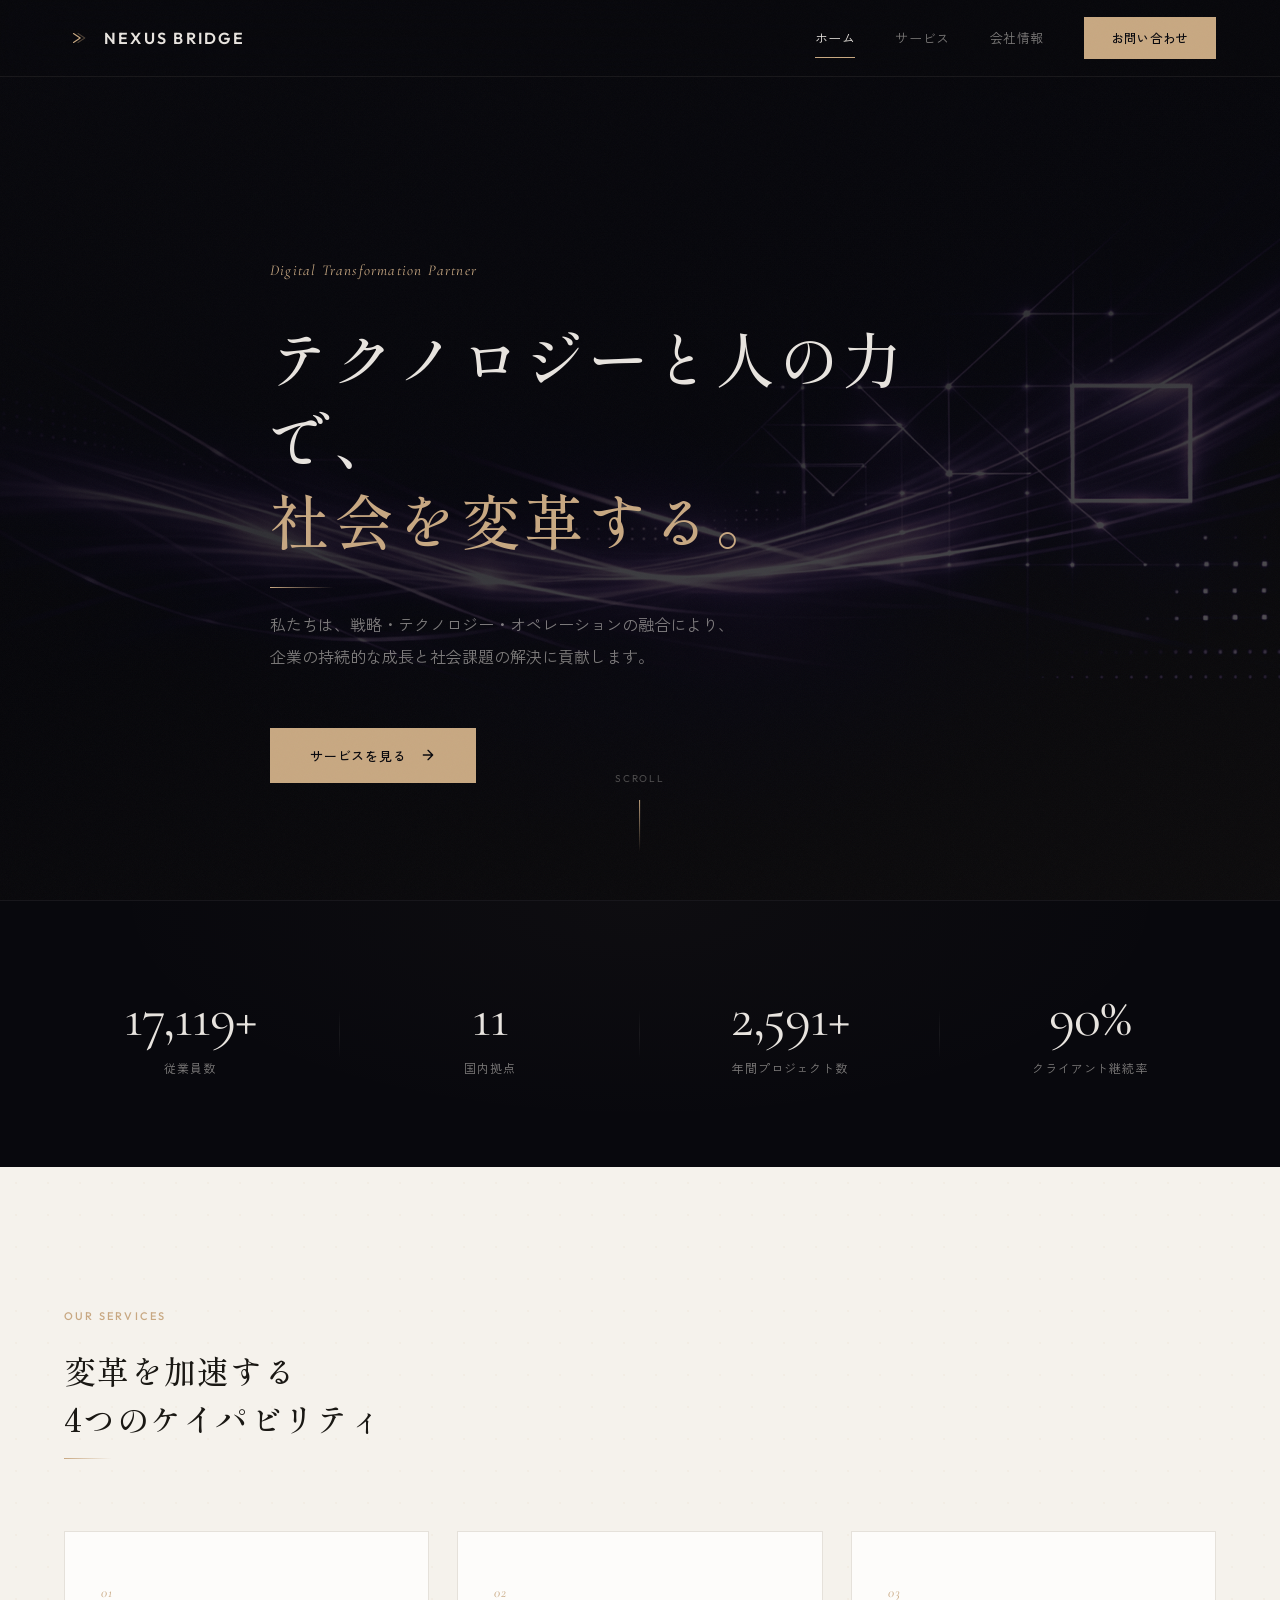
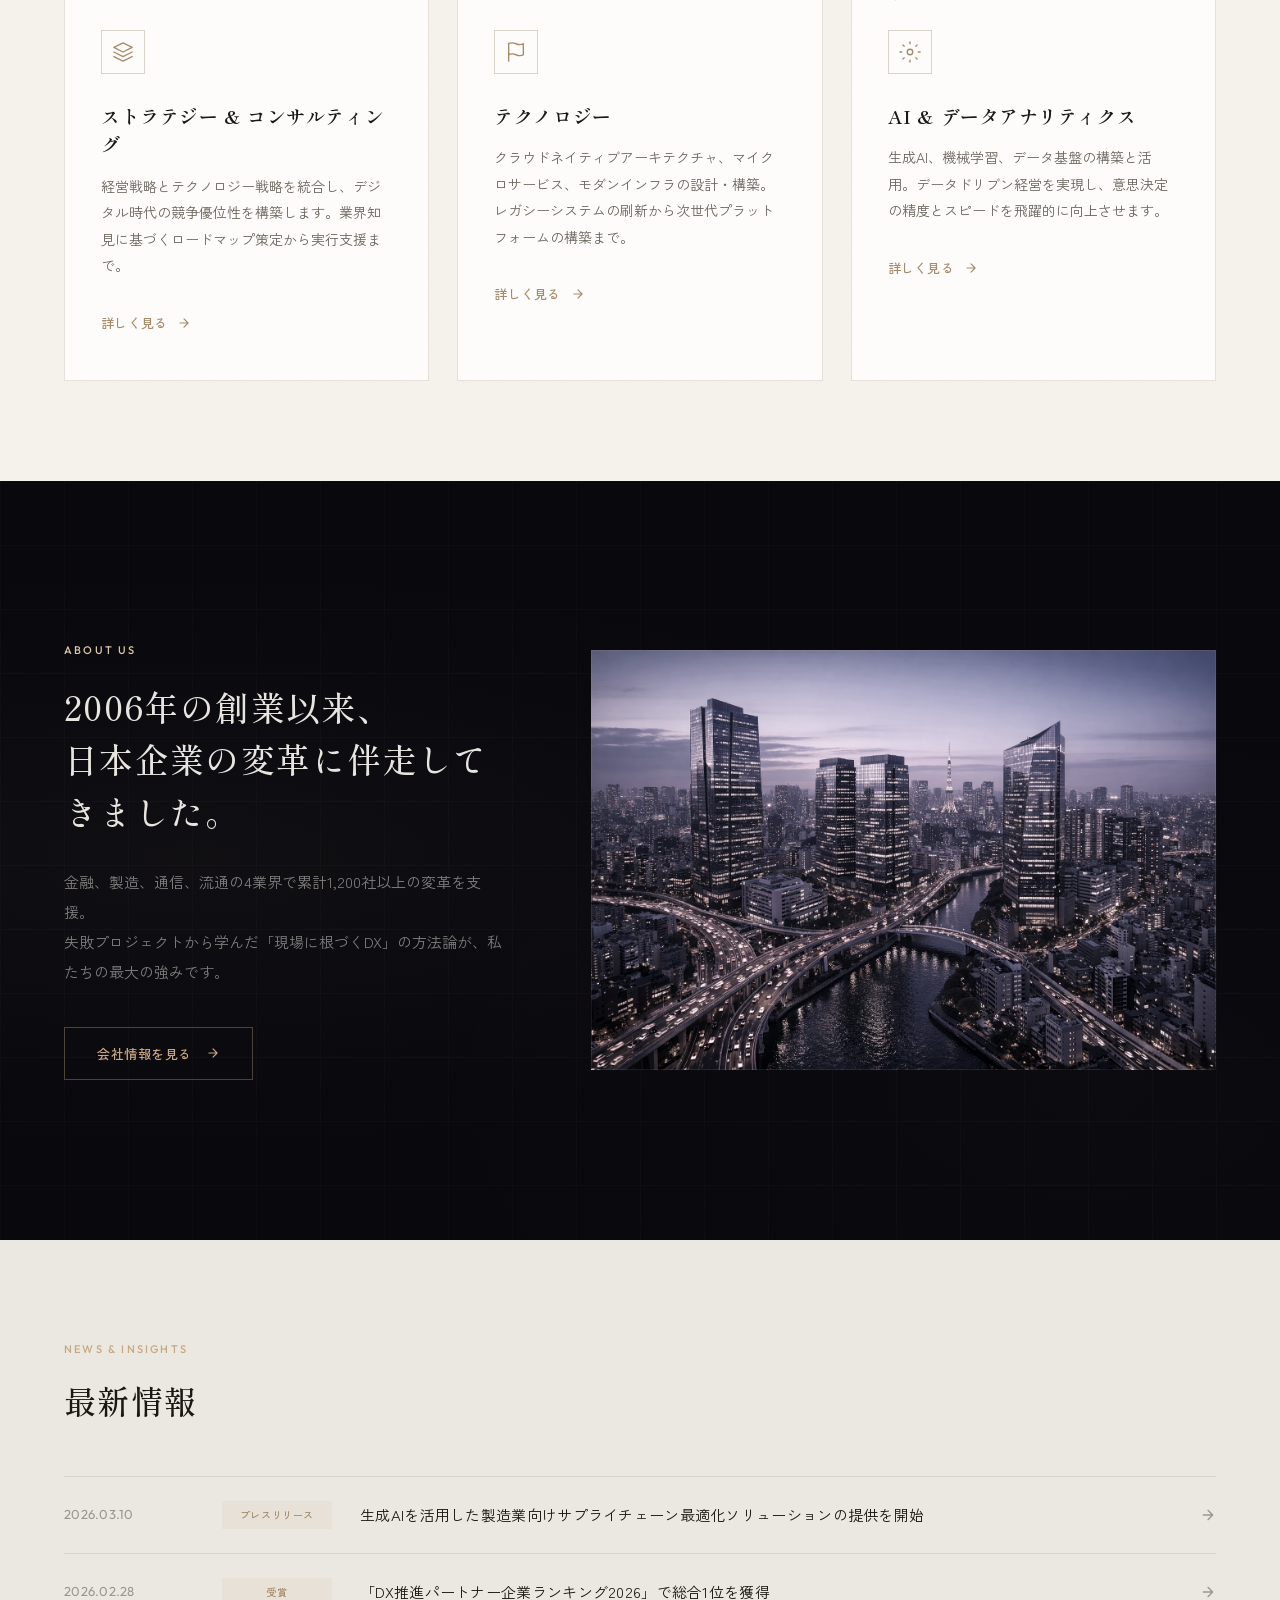
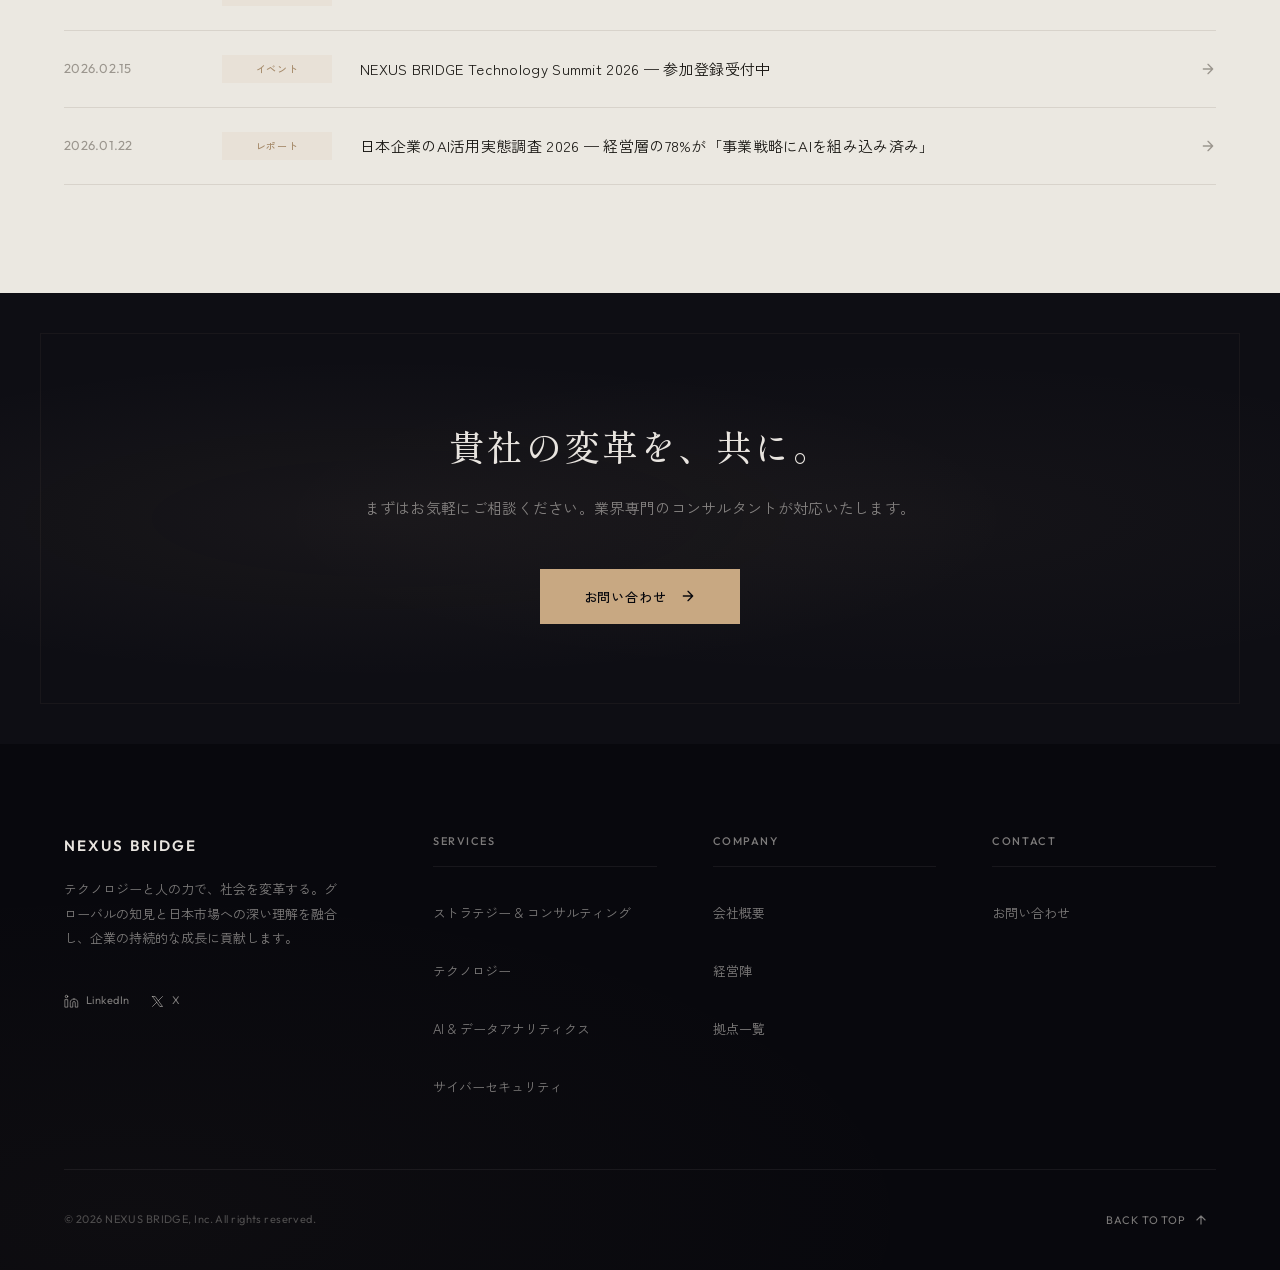
==== index.html @ c017702c "Initial commit: NEXUS BRIDGE corporate site with Dark Atelier design Co-Authored-By: Claude Opus 4.6" ====
<!DOCTYPE html>
<html lang="ja">
<head>
  <meta charset="UTF-8">
  <meta name="viewport" content="width=device-width, initial-scale=1.0">
  <title>NEXUS BRIDGE | テクノロジーと人の力で、社会を変革する</title>
  <meta name="description" content="ネクサスブリッジは、デジタルトランスフォーメーション、クラウド、AI、サイバーセキュリティの領域で企業の変革を支援するコンサルティングファームです。">
  <link rel="icon" type="image/svg+xml" href="favicon.svg">
  <link rel="preconnect" href="https://fonts.googleapis.com">
  <link rel="preconnect" href="https://fonts.gstatic.com" crossorigin>
  <link href="https://fonts.googleapis.com/css2?family=Cormorant:ital,wght@0,400;0,500;0,600;0,700;1,400;1,500&family=Outfit:wght@300;400;500;600;700&family=Shippori+Mincho:wght@400;500;600;700&family=Zen+Kaku+Gothic+New:wght@400;500;700&display=swap" rel="stylesheet">
  <link rel="stylesheet" href="style.css">
</head>
<body>

  <!-- ===== HEADER ===== -->
  <header class="header" role="banner">
    <div class="header__inner">
      <a href="index.html" class="header__logo" aria-label="NEXUS BRIDGE ホーム">
        <span class="header__logo-chevron">
          <svg viewBox="0 0 32 32" fill="none" aria-hidden="true">
            <path d="M8 8L20 16L8 24" stroke="#C8A882" stroke-width="2" stroke-linecap="round" stroke-linejoin="round"/>
            <path d="M16 8L28 16L16 24" stroke="#C8A882" stroke-width="2" stroke-linecap="round" stroke-linejoin="round" opacity="0.35"/>
          </svg>
        </span>
        NEXUS BRIDGE
      </a>
      <nav class="header__nav" id="mainNav" aria-label="メインナビゲーション">
        <a href="index.html" class="header__nav-link header__nav-link--active">ホーム</a>
        <a href="services.html" class="header__nav-link">サービス</a>
        <a href="about.html" class="header__nav-link">会社情報</a>
        <a href="contact.html" class="header__contact-btn">お問い合わせ</a>
      </nav>
      <button class="header__menu-btn" id="menuBtn" aria-label="メニューを開く" aria-expanded="false">
        <svg viewBox="0 0 24 24" fill="none" stroke="currentColor" stroke-width="1.5" stroke-linecap="round" aria-hidden="true">
          <line x1="3" y1="6" x2="21" y2="6"/>
          <line x1="3" y1="12" x2="21" y2="12"/>
          <line x1="3" y1="18" x2="21" y2="18"/>
        </svg>
      </button>
    </div>
  </header>

  <main>
    <!-- ===== HERO ===== -->
    <section class="hero">
      <div class="hero__bg">
        <img src="images/hero.png" alt="" loading="eager">
      </div>
      <div class="hero__overlay"></div>
      <div class="hero__content">
        <p class="hero__eyebrow">Digital Transformation Partner</p>
        <h1 class="hero__title">
          テクノロジーと人の力で、<br>
          <span class="hero__title-accent">社会を変革する。</span>
        </h1>
        <p class="hero__subtitle">
          私たちは、戦略・テクノロジー・オペレーションの融合により、<br>
          企業の持続的な成長と社会課題の解決に貢献します。
        </p>
        <a href="services.html" class="hero__cta">
          サービスを見る
          <svg class="hero__cta-arrow" width="16" height="16" viewBox="0 0 24 24" fill="none" stroke="currentColor" stroke-width="2" stroke-linecap="round" stroke-linejoin="round" aria-hidden="true">
            <path d="M5 12h14M12 5l7 7-7 7"/>
          </svg>
        </a>
      </div>
      <div class="hero__scroll-indicator" aria-hidden="true">
        <span>Scroll</span>
        <div class="hero__scroll-line"></div>
      </div>
    </section>

    <!-- ===== STATS ===== -->
    <section class="stats" aria-label="主要指標">
      <div class="container">
        <div class="stats__grid">
          <div class="stats__item reveal">
            <div class="stats__number">18,500<span class="stats__number-accent">+</span></div>
            <div class="stats__label">従業員数</div>
          </div>
          <div class="stats__item reveal reveal--delay-1">
            <div class="stats__number">12</div>
            <div class="stats__label">国内拠点</div>
          </div>
          <div class="stats__item reveal reveal--delay-2">
            <div class="stats__number">2,800<span class="stats__number-accent">+</span></div>
            <div class="stats__label">年間プロジェクト数</div>
          </div>
          <div class="stats__item reveal reveal--delay-3">
            <div class="stats__number">97<span class="stats__number-accent">%</span></div>
            <div class="stats__label">クライアント継続率</div>
          </div>
        </div>
      </div>
    </section>

    <!-- ===== SERVICES ===== -->
    <section class="services" id="services">
      <div class="container">
        <div class="services__header reveal">
          <p class="eyebrow">Our Services</p>
          <h2 class="section-title">変革を加速する<br>4つのケイパビリティ</h2>
          <div class="accent-line" style="margin-top: 16px;"></div>
        </div>
        <div class="services__grid">

          <article class="service-card reveal--card reveal--delay-1">
            <div class="service-card__number">01</div>
            <div class="service-card__icon">
              <svg width="22" height="22" viewBox="0 0 24 24" fill="none" stroke="currentColor" stroke-width="1.5" stroke-linecap="round" stroke-linejoin="round" aria-hidden="true">
                <path d="M12 2L2 7l10 5 10-5-10-5z"/>
                <path d="M2 17l10 5 10-5"/>
                <path d="M2 12l10 5 10-5"/>
              </svg>
            </div>
            <h3 class="service-card__title">ストラテジー &amp; コンサルティング</h3>
            <p class="service-card__text">経営戦略とテクノロジー戦略を統合し、デジタル時代の競争優位性を構築します。業界知見に基づくロードマップ策定から実行支援まで。</p>
            <a href="services.html" class="service-card__link">
              詳しく見る
              <svg width="14" height="14" viewBox="0 0 24 24" fill="none" stroke="currentColor" stroke-width="2" stroke-linecap="round" stroke-linejoin="round" aria-hidden="true">
                <path d="M5 12h14M12 5l7 7-7 7"/>
              </svg>
            </a>
          </article>

          <article class="service-card reveal--left reveal--delay-2">
            <div class="service-card__number">02</div>
            <div class="service-card__icon">
              <svg width="22" height="22" viewBox="0 0 24 24" fill="none" stroke="currentColor" stroke-width="1.5" stroke-linecap="round" stroke-linejoin="round" aria-hidden="true">
                <path d="M4 15s1-1 4-1 5 2 8 2 4-1 4-1V3s-1 1-4 1-5-2-8-2-4 1-4 1z"/>
                <line x1="4" y1="22" x2="4" y2="15"/>
              </svg>
            </div>
            <h3 class="service-card__title">テクノロジー</h3>
            <p class="service-card__text">クラウドネイティブアーキテクチャ、マイクロサービス、モダンインフラの設計・構築。レガシーシステムの刷新から次世代プラットフォームの構築まで。</p>
            <a href="services.html" class="service-card__link">
              詳しく見る
              <svg width="14" height="14" viewBox="0 0 24 24" fill="none" stroke="currentColor" stroke-width="2" stroke-linecap="round" stroke-linejoin="round" aria-hidden="true">
                <path d="M5 12h14M12 5l7 7-7 7"/>
              </svg>
            </a>
          </article>

          <article class="service-card reveal--card reveal--delay-3">
            <div class="service-card__number">03</div>
            <div class="service-card__icon">
              <svg width="22" height="22" viewBox="0 0 24 24" fill="none" stroke="currentColor" stroke-width="1.5" stroke-linecap="round" stroke-linejoin="round" aria-hidden="true">
                <circle cx="12" cy="12" r="3"/>
                <path d="M12 1v2M12 21v2M4.22 4.22l1.42 1.42M18.36 18.36l1.42 1.42M1 12h2M21 12h2M4.22 19.78l1.42-1.42M18.36 5.64l1.42-1.42"/>
              </svg>
            </div>
            <h3 class="service-card__title">AI &amp; データアナリティクス</h3>
            <p class="service-card__text">生成AI、機械学習、データ基盤の構築と活用。データドリブン経営を実現し、意思決定の精度とスピードを飛躍的に向上させます。</p>
            <a href="services.html" class="service-card__link">
              詳しく見る
              <svg width="14" height="14" viewBox="0 0 24 24" fill="none" stroke="currentColor" stroke-width="2" stroke-linecap="round" stroke-linejoin="round" aria-hidden="true">
                <path d="M5 12h14M12 5l7 7-7 7"/>
              </svg>
            </a>
          </article>

        </div>
      </div>
    </section>

    <!-- ===== ABOUT SECTION ===== -->
    <section class="about-section">
      <div class="container">
        <div class="about-section__inner">
          <div class="about-section__left reveal--left">
            <p class="eyebrow eyebrow--light">About Us</p>
            <h2 class="about-section__title">2006年の創業以来、<br>日本企業の変革に伴走してきました。</h2>
            <p class="about-section__text">
              金融、製造、通信、流通の4業界で累計1,200社以上の変革を支援。<br>
              失敗プロジェクトから学んだ「現場に根づくDX」の方法論が、私たちの最大の強みです。
            </p>
            <a href="about.html" class="about-section__link">
              会社情報を見る
              <svg width="14" height="14" viewBox="0 0 24 24" fill="none" stroke="currentColor" stroke-width="2" stroke-linecap="round" stroke-linejoin="round" aria-hidden="true">
                <path d="M5 12h14M12 5l7 7-7 7"/>
              </svg>
            </a>
          </div>
          <div class="about-section__image reveal--image">
            <img src="images/about-hero.png" alt="NEXUS BRIDGEのオフィス風景" loading="lazy">
          </div>
        </div>
      </div>
    </section>

    <!-- ===== NEWS ===== -->
    <section class="news" id="news">
      <div class="container">
        <div class="news__header">
          <div class="news__header-left reveal">
            <p class="eyebrow">News &amp; Insights</p>
            <h2 class="section-title">最新情報</h2>
          </div>
        </div>
        <div class="news__list">
          <div class="news-item reveal">
            <time class="news-item__date" datetime="2026-03-10">2026.03.10</time>
            <span class="news-item__tag">プレスリリース</span>
            <span class="news-item__title">生成AIを活用した製造業向けサプライチェーン最適化ソリューションの提供を開始</span>
            <svg class="news-item__arrow" width="16" height="16" viewBox="0 0 24 24" fill="none" stroke="currentColor" stroke-width="2" stroke-linecap="round" stroke-linejoin="round" aria-hidden="true">
              <path d="M5 12h14M12 5l7 7-7 7"/>
            </svg>
          </div>
          <div class="news-item reveal reveal--delay-1">
            <time class="news-item__date" datetime="2026-02-28">2026.02.28</time>
            <span class="news-item__tag">受賞</span>
            <span class="news-item__title">「DX推進パートナー企業ランキング2026」で総合1位を獲得</span>
            <svg class="news-item__arrow" width="16" height="16" viewBox="0 0 24 24" fill="none" stroke="currentColor" stroke-width="2" stroke-linecap="round" stroke-linejoin="round" aria-hidden="true">
              <path d="M5 12h14M12 5l7 7-7 7"/>
            </svg>
          </div>
          <div class="news-item reveal reveal--delay-2">
            <time class="news-item__date" datetime="2026-02-15">2026.02.15</time>
            <span class="news-item__tag">イベント</span>
            <span class="news-item__title">NEXUS BRIDGE Technology Summit 2026 — 参加登録受付中</span>
            <svg class="news-item__arrow" width="16" height="16" viewBox="0 0 24 24" fill="none" stroke="currentColor" stroke-width="2" stroke-linecap="round" stroke-linejoin="round" aria-hidden="true">
              <path d="M5 12h14M12 5l7 7-7 7"/>
            </svg>
          </div>
          <div class="news-item reveal reveal--delay-3">
            <time class="news-item__date" datetime="2026-01-22">2026.01.22</time>
            <span class="news-item__tag">レポート</span>
            <span class="news-item__title">日本企業のAI活用実態調査 2026 — 経営層の78%が「事業戦略にAIを組み込み済み」</span>
            <svg class="news-item__arrow" width="16" height="16" viewBox="0 0 24 24" fill="none" stroke="currentColor" stroke-width="2" stroke-linecap="round" stroke-linejoin="round" aria-hidden="true">
              <path d="M5 12h14M12 5l7 7-7 7"/>
            </svg>
          </div>
        </div>
      </div>
    </section>

    <!-- ===== CTA ===== -->
    <section class="cta-banner">
      <div class="container">
        <div class="cta-banner__inner reveal--scale">
          <h2 class="cta-banner__title">貴社の変革を、共に。</h2>
          <p class="cta-banner__text">まずはお気軽にご相談ください。業界専門のコンサルタントが対応いたします。</p>
          <a href="contact.html" class="cta-banner__btn">
            お問い合わせ
            <svg class="cta-banner__btn-arrow" width="16" height="16" viewBox="0 0 24 24" fill="none" stroke="currentColor" stroke-width="2" stroke-linecap="round" stroke-linejoin="round" aria-hidden="true">
              <path d="M5 12h14M12 5l7 7-7 7"/>
            </svg>
          </a>
        </div>
      </div>
    </section>
  </main>

  <!-- ===== FOOTER ===== -->
  <footer class="footer" role="contentinfo">
    <div class="container">
      <div class="footer__inner">
        <div class="footer__main">
          <div class="footer__brand">
            <div class="footer__brand-name">NEXUS BRIDGE</div>
            <p class="footer__brand-desc">テクノロジーと人の力で、社会を変革する。グローバルの知見と日本市場への深い理解を融合し、企業の持続的な成長に貢献します。</p>
            <div class="footer__social">
              <a href="#" class="footer__social-link" aria-label="LinkedIn">
                <svg width="15" height="15" viewBox="0 0 24 24" fill="none" stroke="currentColor" stroke-width="1.5" stroke-linecap="round" stroke-linejoin="round" aria-hidden="true">
                  <path d="M16 8a6 6 0 0 1 6 6v7h-4v-7a2 2 0 0 0-2-2 2 2 0 0 0-2 2v7h-4v-7a6 6 0 0 1 6-6z"/>
                  <rect x="2" y="9" width="4" height="12"/>
                  <circle cx="4" cy="4" r="2"/>
                </svg>
                <span>LinkedIn</span>
              </a>
              <a href="#" class="footer__social-link" aria-label="X (Twitter)">
                <svg width="15" height="15" viewBox="0 0 24 24" fill="none" stroke="currentColor" stroke-width="1.5" stroke-linecap="round" stroke-linejoin="round" aria-hidden="true">
                  <path d="M4 4l11.733 16H20L8.267 4H4z"/>
                  <path d="M4 20l6.768-6.768M20 4l-6.768 6.768"/>
                </svg>
                <span>X</span>
              </a>
            </div>
          </div>
          <div class="footer__nav-group">
            <h3 class="footer__nav-title">Services</h3>
            <ul class="footer__nav-list">
              <li><a href="services.html" class="footer__nav-link">ストラテジー &amp; コンサルティング</a></li>
              <li><a href="services.html" class="footer__nav-link">テクノロジー</a></li>
              <li><a href="services.html" class="footer__nav-link">AI &amp; データアナリティクス</a></li>
              <li><a href="services.html" class="footer__nav-link">サイバーセキュリティ</a></li>
            </ul>
          </div>
          <div class="footer__nav-group">
            <h3 class="footer__nav-title">Company</h3>
            <ul class="footer__nav-list">
              <li><a href="about.html" class="footer__nav-link">会社概要</a></li>
              <li><a href="about.html#leadership" class="footer__nav-link">経営陣</a></li>
              <li><a href="about.html#offices" class="footer__nav-link">拠点一覧</a></li>
            </ul>
          </div>
          <div class="footer__nav-group">
            <h3 class="footer__nav-title">Contact</h3>
            <ul class="footer__nav-list">
              <li><a href="contact.html" class="footer__nav-link">お問い合わせ</a></li>
            </ul>
          </div>
        </div>
        <div class="footer__bottom">
          <p class="footer__copyright">&copy; 2026 NEXUS BRIDGE, Inc. All rights reserved.</p>
          <button class="footer__back-to-top" id="backToTop" aria-label="ページの先頭に戻る">
            Back to Top
            <svg width="14" height="14" viewBox="0 0 24 24" fill="none" stroke="currentColor" stroke-width="2" stroke-linecap="round" stroke-linejoin="round" aria-hidden="true">
              <path d="M12 19V5M5 12l7-7 7 7"/>
            </svg>
          </button>
        </div>
      </div>
    </div>
  </footer>

  <script src="main.js"></script>
</body>
</html>
---- style.css ----
/* ========================================
   NEXUS BRIDGE — Dark Atelier Design System
   Warm champagne gold / deep noir / editorial serif
   ======================================== */

/* --- Reset & Base --- */
*, *::before, *::after {
  margin: 0;
  padding: 0;
  box-sizing: border-box;
}

:root {
  /* Brand — Warm Champagne Gold */
  --color-accent: #C8A882;
  --color-accent-dark: #A68B6B;
  --color-accent-light: #DEC5A8;
  --color-accent-subtle: rgba(200, 168, 130, 0.08);
  --color-accent-glow: rgba(200, 168, 130, 0.12);

  /* Dark Palette */
  --color-black: #08080D;
  --color-dark: #0E0E14;
  --color-dark-card: #14141B;
  --color-dark-elevated: #1A1A22;

  /* Light Palette */
  --color-bg: #F5F2EC;
  --color-bg-alt: #EBE8E1;
  --color-bg-card: #FDFCFA;

  /* Text — On Dark */
  --text-on-dark: #E8E4DF;
  --text-on-dark-secondary: rgba(232, 228, 223, 0.52);
  --text-on-dark-tertiary: rgba(232, 228, 223, 0.3);

  /* Text — On Light */
  --color-text: #1A1814;
  --color-text-secondary: #6B665E;
  --color-text-tertiary: #9B968E;

  /* Borders */
  --color-border: #D8D3CB;
  --color-border-light: #E5E1DA;
  --color-border-dark: rgba(232, 228, 223, 0.07);

  /* Typography */
  --font-display: 'Cormorant', 'Shippori Mincho', Georgia, serif;
  --font-display-jp: 'Shippori Mincho', 'Cormorant', Georgia, serif;
  --font-sans: 'Zen Kaku Gothic New', 'Outfit', sans-serif;
  --font-en: 'Outfit', 'Zen Kaku Gothic New', sans-serif;

  /* Layout */
  --container: 1200px;
  --gutter: 24px;

  /* Easing */
  --ease-out: cubic-bezier(0.22, 1, 0.36, 1);
  --ease-out-expo: cubic-bezier(0.16, 1, 0.3, 1);
  --ease-smooth: cubic-bezier(0.4, 0, 0.2, 1);
}

html {
  font-size: 16px;
  scroll-behavior: smooth;
  -webkit-font-smoothing: antialiased;
  -moz-osx-font-smoothing: grayscale;
}

body {
  font-family: var(--font-sans);
  color: var(--color-text);
  background: var(--color-bg);
  line-height: 1.8;
  overflow-x: hidden;
}

/* --- Film Grain Overlay --- */
body::after {
  content: '';
  position: fixed;
  inset: 0;
  z-index: 10000;
  pointer-events: none;
  opacity: 0.028;
  background-image: url("data:image/svg+xml,%3Csvg viewBox='0 0 512 512' xmlns='http://www.w3.org/2000/svg'%3E%3Cfilter id='n'%3E%3CfeTurbulence type='fractalNoise' baseFrequency='0.65' numOctaves='4' stitchTiles='stitch'/%3E%3C/filter%3E%3Crect width='100%25' height='100%25' filter='url(%23n)'/%3E%3C/svg%3E");
  background-size: 256px 256px;
}

img {
  max-width: 100%;
  height: auto;
  display: block;
}

a {
  color: inherit;
  text-decoration: none;
}

ul, ol {
  list-style: none;
}

/* --- Container --- */
.container {
  max-width: var(--container);
  margin: 0 auto;
  padding: 0 var(--gutter);
}

/* --- Shared Typography --- */
.eyebrow {
  font-family: var(--font-en);
  font-size: 0.6875rem;
  font-weight: 500;
  letter-spacing: 0.2em;
  text-transform: uppercase;
  color: var(--color-accent);
}

.eyebrow--light {
  color: var(--color-accent-light);
}

.section-title {
  font-family: var(--font-display-jp);
  font-size: 2rem;
  font-weight: 500;
  line-height: 1.5;
  letter-spacing: 0.04em;
}

.section-title--large {
  font-size: 2.5rem;
}

.section-lead {
  font-size: 0.9375rem;
  color: var(--color-text-secondary);
  line-height: 2;
  max-width: 640px;
}

/* --- Accent Line (gold) --- */
.accent-line {
  width: 48px;
  height: 1px;
  background: linear-gradient(90deg, var(--color-accent), transparent);
}

/* ========================================
   HEADER
   ======================================== */
.header {
  position: fixed;
  top: 0;
  left: 0;
  right: 0;
  z-index: 1000;
  background: rgba(8, 8, 13, 0.92);
  backdrop-filter: blur(20px) saturate(1.2);
  -webkit-backdrop-filter: blur(20px) saturate(1.2);
  border-bottom: 1px solid var(--color-border-dark);
  transition: background 0.5s var(--ease-smooth);
}

.header__inner {
  display: flex;
  align-items: center;
  justify-content: space-between;
  height: 76px;
  max-width: var(--container);
  margin: 0 auto;
  padding: 0 var(--gutter);
}

.header__logo {
  display: flex;
  align-items: center;
  gap: 12px;
  font-family: var(--font-en);
  font-weight: 600;
  font-size: 1rem;
  color: var(--text-on-dark);
  letter-spacing: 0.14em;
  text-transform: uppercase;
}

.header__logo-chevron {
  display: inline-flex;
  align-items: center;
  justify-content: center;
  width: 28px;
  height: 28px;
}

.header__logo-chevron svg {
  width: 18px;
  height: 18px;
}

.header__nav {
  display: flex;
  align-items: center;
  gap: 40px;
}

.header__nav-link {
  font-family: var(--font-sans);
  font-size: 0.8125rem;
  font-weight: 400;
  color: var(--text-on-dark-secondary);
  position: relative;
  padding: 8px 0;
  letter-spacing: 0.04em;
  transition: color 0.4s var(--ease-smooth);
}

.header__nav-link::after {
  content: '';
  position: absolute;
  bottom: 0;
  left: 0;
  width: 0;
  height: 1px;
  background: var(--color-accent);
  transition: width 0.5s var(--ease-out);
}

.header__nav-link:hover,
.header__nav-link--active {
  color: var(--text-on-dark);
}

.header__nav-link:hover::after,
.header__nav-link--active::after {
  width: 100%;
}

.header__nav-link:focus-visible {
  outline: 1px solid var(--color-accent);
  outline-offset: 6px;
}

.header__contact-btn {
  font-family: var(--font-sans);
  font-size: 0.75rem;
  font-weight: 500;
  color: var(--color-black);
  background: var(--color-accent);
  padding: 10px 28px;
  letter-spacing: 0.06em;
  transition: background 0.3s var(--ease-smooth), transform 0.15s ease-out;
}

.header__contact-btn:hover {
  background: var(--color-accent-light);
}

.header__contact-btn:active {
  transform: scale(0.97);
}

.header__contact-btn:focus-visible {
  outline: 1px solid var(--color-accent-light);
  outline-offset: 4px;
}

/* Mobile Menu Button */
.header__menu-btn {
  display: none;
  background: none;
  border: none;
  cursor: pointer;
  padding: 8px;
  color: var(--text-on-dark);
}

.header__menu-btn svg {
  width: 22px;
  height: 22px;
}

/* ========================================
   HERO
   ======================================== */
.hero {
  position: relative;
  min-height: 100vh;
  display: flex;
  align-items: center;
  background: var(--color-black);
  overflow: hidden;
}

.hero__bg {
  position: absolute;
  inset: 0;
  z-index: 1;
}

.hero__bg img {
  width: 100%;
  height: 100%;
  object-fit: cover;
  opacity: 0.35;
  filter: saturate(0.3) contrast(1.1);
}

.hero__overlay {
  position: absolute;
  inset: 0;
  z-index: 2;
  background:
    linear-gradient(160deg, rgba(8, 8, 13, 0.92) 0%, rgba(8, 8, 13, 0.5) 50%, rgba(200, 168, 130, 0.04) 100%);
}

/* Hero diagonal grid lines */
.hero::before {
  content: '';
  position: absolute;
  inset: 0;
  z-index: 2;
  background-image:
    linear-gradient(45deg, rgba(200, 168, 130, 0.02) 1px, transparent 1px),
    linear-gradient(-45deg, rgba(200, 168, 130, 0.02) 1px, transparent 1px);
  background-size: 80px 80px;
  pointer-events: none;
}

.hero__content {
  position: relative;
  z-index: 3;
  max-width: var(--container);
  margin: 0 auto;
  padding: 0 var(--gutter);
  padding-top: 140px;
}

.hero__eyebrow {
  font-family: var(--font-display);
  font-size: 0.9375rem;
  font-weight: 400;
  font-style: italic;
  letter-spacing: 0.08em;
  color: var(--color-accent);
  margin-bottom: 32px;
  opacity: 0;
  animation: heroFadeUp 1s var(--ease-out) 0.3s forwards;
}

.hero__title {
  font-family: var(--font-display-jp);
  font-size: 3.75rem;
  font-weight: 500;
  line-height: 1.35;
  color: var(--text-on-dark);
  letter-spacing: 0.06em;
  max-width: 740px;
  margin-bottom: 20px;
  opacity: 0;
  animation: heroFadeUp 1.2s var(--ease-out) 0.5s forwards;
}

.hero__title-accent {
  color: var(--color-accent);
  display: inline-block;
}

/* Gold line under title */
.hero__title::after {
  content: '';
  display: block;
  width: 64px;
  height: 1px;
  background: linear-gradient(90deg, var(--color-accent), transparent);
  margin-top: 28px;
}

.hero__subtitle {
  font-family: var(--font-sans);
  font-size: 1rem;
  font-weight: 400;
  line-height: 2;
  color: var(--text-on-dark-secondary);
  max-width: 520px;
  margin-bottom: 56px;
  opacity: 0;
  animation: heroFadeUp 1.2s var(--ease-out) 0.7s forwards;
}

.hero__cta {
  display: inline-flex;
  align-items: center;
  gap: 14px;
  font-family: var(--font-sans);
  font-size: 0.8125rem;
  font-weight: 500;
  color: var(--color-black);
  background: var(--color-accent);
  padding: 16px 40px;
  letter-spacing: 0.06em;
  transition: background 0.3s var(--ease-smooth), transform 0.15s ease-out, box-shadow 0.3s var(--ease-smooth);
  opacity: 0;
  animation: heroFadeUp 1.2s var(--ease-out) 0.9s forwards;
}

.hero__cta:hover {
  background: var(--color-accent-light);
  box-shadow: 0 8px 32px rgba(200, 168, 130, 0.2);
}

.hero__cta:active {
  transform: scale(0.97);
}

.hero__cta:focus-visible {
  outline: 1px solid var(--color-accent-light);
  outline-offset: 4px;
}

.hero__cta-arrow {
  transition: transform 0.4s var(--ease-out);
}

.hero__cta:hover .hero__cta-arrow {
  transform: translateX(5px);
}

@keyframes heroFadeUp {
  from {
    opacity: 0;
    transform: translateY(20px);
  }
  to {
    opacity: 1;
    transform: translateY(0);
  }
}

.hero__scroll-indicator {
  position: absolute;
  bottom: 48px;
  left: 50%;
  transform: translateX(-50%);
  z-index: 3;
  display: flex;
  flex-direction: column;
  align-items: center;
  gap: 12px;
  color: var(--text-on-dark-tertiary);
  font-size: 0.625rem;
  font-family: var(--font-en);
  letter-spacing: 0.18em;
  text-transform: uppercase;
}

.hero__scroll-line {
  width: 1px;
  height: 52px;
  background: linear-gradient(to bottom, var(--color-accent), transparent);
  animation: scrollPulse 2.8s cubic-bezier(0.43, 0.13, 0.23, 0.96) infinite;
}

@keyframes scrollPulse {
  0%, 100% { opacity: 0.1; }
  50% { opacity: 0.8; }
}

/* ========================================
   STATS
   ======================================== */
.stats {
  background: var(--color-black);
  padding: 88px 0;
  border-top: 1px solid var(--color-border-dark);
  position: relative;
}

.stats::before {
  content: '';
  position: absolute;
  inset: 0;
  background: radial-gradient(ellipse at 50% 0%, rgba(200, 168, 130, 0.03) 0%, transparent 60%);
  pointer-events: none;
}

.stats__grid {
  display: grid;
  grid-template-columns: repeat(4, 1fr);
  gap: 48px;
  position: relative;
}

.stats__item {
  text-align: center;
  position: relative;
}

.stats__item:not(:last-child)::after {
  content: '';
  position: absolute;
  right: -24px;
  top: 50%;
  transform: translateY(-50%);
  width: 1px;
  height: 48px;
  background: linear-gradient(to bottom, transparent, var(--color-border-dark), transparent);
}

.stats__number {
  font-family: var(--font-display);
  font-size: 3.5rem;
  font-weight: 400;
  color: var(--text-on-dark);
  line-height: 1;
  margin-bottom: 12px;
  letter-spacing: -0.02em;
}

.stats__number-accent {
  color: var(--color-accent);
  font-size: 1.75rem;
  font-weight: 300;
}

.stats__label {
  font-size: 0.75rem;
  color: var(--text-on-dark-secondary);
  letter-spacing: 0.08em;
  font-weight: 400;
}

/* ========================================
   SERVICES
   ======================================== */
.services {
  padding: 140px 0 100px;
  background: var(--color-bg);
  position: relative;
}

/* Subtle dot grid pattern */
.services::before {
  content: '';
  position: absolute;
  inset: 0;
  background-image: radial-gradient(circle, rgba(200, 168, 130, 0.07) 1px, transparent 1px);
  background-size: 32px 32px;
  pointer-events: none;
}

.services__header {
  margin-bottom: 72px;
}

.services__header .eyebrow {
  margin-bottom: 20px;
}

.services__header .section-title {
  margin-bottom: 16px;
}

.services__grid {
  display: grid;
  grid-template-columns: repeat(3, 1fr);
  gap: 28px;
  position: relative;
}

.service-card {
  position: relative;
  padding: 48px 36px 44px;
  background: var(--color-bg-card);
  border: 1px solid var(--color-border-light);
  transition: border-color 0.4s var(--ease-smooth), box-shadow 0.4s var(--ease-smooth), transform 0.4s var(--ease-out);
}

/* Gold left accent border */
.service-card::before {
  content: '';
  position: absolute;
  top: 20px;
  left: -1px;
  width: 2px;
  height: 0;
  background: var(--color-accent);
  transition: height 0.5s var(--ease-out);
}

.service-card:hover {
  border-color: var(--color-accent);
  transform: translateY(-3px);
  box-shadow:
    0 2px 4px rgba(200, 168, 130, 0.04),
    0 12px 40px rgba(200, 168, 130, 0.08);
}

.service-card:hover::before {
  height: calc(100% - 40px);
}

.service-card__number {
  font-family: var(--font-display);
  font-size: 0.875rem;
  font-weight: 400;
  color: var(--color-accent);
  letter-spacing: 0.08em;
  margin-bottom: 24px;
  font-style: italic;
}

.service-card__icon {
  width: 44px;
  height: 44px;
  display: flex;
  align-items: center;
  justify-content: center;
  border: 1px solid var(--color-border);
  margin-bottom: 28px;
  color: var(--color-accent-dark);
  transition: border-color 0.3s var(--ease-smooth), background 0.3s var(--ease-smooth);
}

.service-card:hover .service-card__icon {
  border-color: var(--color-accent);
  background: var(--color-accent-subtle);
}

.service-card__title {
  font-family: var(--font-display-jp);
  font-size: 1.1875rem;
  font-weight: 600;
  margin-bottom: 14px;
  letter-spacing: 0.03em;
  line-height: 1.5;
}

.service-card__text {
  font-size: 0.875rem;
  color: var(--color-text-secondary);
  line-height: 1.9;
  margin-bottom: 28px;
}

.service-card__link {
  display: inline-flex;
  align-items: center;
  gap: 10px;
  font-size: 0.8125rem;
  font-weight: 500;
  color: var(--color-accent-dark);
  letter-spacing: 0.02em;
  transition: gap 0.4s var(--ease-out), color 0.3s var(--ease-smooth);
}

.service-card__link:hover {
  gap: 14px;
  color: var(--color-accent);
}

.service-card__link:focus-visible {
  outline: 1px solid var(--color-accent);
  outline-offset: 4px;
}

/* ========================================
   ABOUT SECTION (index page)
   ======================================== */
.about-section {
  padding: 160px 0;
  background: var(--color-black);
  position: relative;
  overflow: hidden;
}

/* Atmospheric gradients */
.about-section::before {
  content: '';
  position: absolute;
  inset: 0;
  background:
    radial-gradient(ellipse at 15% 50%, rgba(200, 168, 130, 0.04) 0%, transparent 55%),
    radial-gradient(ellipse at 85% 80%, rgba(200, 168, 130, 0.02) 0%, transparent 45%);
  pointer-events: none;
}

/* Subtle grid lines */
.about-section::after {
  content: '';
  position: absolute;
  inset: 0;
  background-image:
    linear-gradient(rgba(232, 228, 223, 0.02) 1px, transparent 1px),
    linear-gradient(90deg, rgba(232, 228, 223, 0.02) 1px, transparent 1px);
  background-size: 64px 64px;
  pointer-events: none;
}

.about-section__inner {
  display: grid;
  grid-template-columns: 5fr 7fr;
  gap: 80px;
  align-items: center;
  position: relative;
  z-index: 1;
}

.about-section__left .eyebrow {
  margin-bottom: 20px;
}

.about-section__title {
  font-family: var(--font-display-jp);
  font-size: 2.125rem;
  font-weight: 500;
  line-height: 1.55;
  color: var(--text-on-dark);
  letter-spacing: 0.04em;
  margin-bottom: 28px;
}

.about-section__text {
  font-size: 0.9375rem;
  color: var(--text-on-dark-secondary);
  line-height: 2;
  margin-bottom: 40px;
}

.about-section__link {
  display: inline-flex;
  align-items: center;
  gap: 14px;
  font-size: 0.8125rem;
  font-weight: 500;
  color: var(--color-accent);
  padding: 14px 32px;
  border: 1px solid rgba(200, 168, 130, 0.35);
  letter-spacing: 0.04em;
  transition: background 0.4s var(--ease-smooth), border-color 0.4s var(--ease-smooth), color 0.3s var(--ease-smooth), transform 0.15s ease-out;
}

.about-section__link:hover {
  background: var(--color-accent);
  border-color: var(--color-accent);
  color: var(--color-black);
}

.about-section__link:active {
  transform: scale(0.97);
}

.about-section__link:focus-visible {
  outline: 1px solid var(--color-accent-light);
  outline-offset: 4px;
}

.about-section__image {
  overflow: hidden;
  position: relative;
}

/* Image reveal mask */
.about-section__image::before {
  content: '';
  position: absolute;
  inset: 0;
  border: 1px solid rgba(200, 168, 130, 0.12);
  z-index: 1;
  pointer-events: none;
}

.about-section__image img {
  width: 100%;
  height: 420px;
  object-fit: cover;
  filter: saturate(0.4) contrast(1.05);
  transition: transform 1s var(--ease-out), filter 1s var(--ease-out);
}

.about-section__image:hover img {
  transform: scale(1.04);
  filter: saturate(0.55) contrast(1.08);
}

/* ========================================
   NEWS
   ======================================== */
.news {
  padding: 100px 0 108px;
  background: var(--color-bg-alt);
}

.news__header {
  display: flex;
  align-items: flex-end;
  justify-content: space-between;
  margin-bottom: 52px;
}

.news__header-left .eyebrow {
  margin-bottom: 16px;
}

.news__more {
  display: inline-flex;
  align-items: center;
  gap: 8px;
  font-size: 0.8125rem;
  font-weight: 500;
  color: var(--color-accent-dark);
  transition: gap 0.4s var(--ease-out);
}

.news__more:hover {
  gap: 12px;
}

.news__more:focus-visible {
  outline: 1px solid var(--color-accent);
  outline-offset: 4px;
}

.news__list {
  display: flex;
  flex-direction: column;
}

.news-item {
  display: grid;
  grid-template-columns: 130px 110px 1fr auto;
  align-items: center;
  gap: 28px;
  padding: 24px 0;
  border-bottom: 1px solid var(--color-border);
  transition: background 0.3s var(--ease-smooth);
  cursor: pointer;
}

.news-item:first-child {
  border-top: 1px solid var(--color-border);
}

.news-item:hover {
  background: rgba(200, 168, 130, 0.03);
}

.news-item__date {
  font-family: var(--font-en);
  font-size: 0.8125rem;
  font-weight: 400;
  color: var(--color-text-tertiary);
  letter-spacing: 0.02em;
}

.news-item__tag {
  display: inline-flex;
  align-items: center;
  justify-content: center;
  font-size: 0.625rem;
  font-weight: 500;
  color: var(--color-accent-dark);
  background: rgba(200, 168, 130, 0.1);
  padding: 5px 14px;
  letter-spacing: 0.06em;
  text-transform: uppercase;
}

.news-item__title {
  font-size: 0.9375rem;
  font-weight: 400;
  color: var(--color-text);
  letter-spacing: 0.02em;
  transition: color 0.3s var(--ease-smooth);
}

.news-item:hover .news-item__title {
  color: var(--color-accent-dark);
}

.news-item__arrow {
  color: var(--color-text-tertiary);
  transition: color 0.3s var(--ease-smooth), transform 0.4s var(--ease-out);
}

.news-item:hover .news-item__arrow {
  color: var(--color-accent);
  transform: translateX(4px);
}

/* ========================================
   CTA BANNER
   ======================================== */
.cta-banner {
  padding: 120px 0;
  background: var(--color-dark);
  position: relative;
  overflow: hidden;
}

/* Warm atmospheric gradients */
.cta-banner::before {
  content: '';
  position: absolute;
  inset: 0;
  background:
    radial-gradient(ellipse at 30% 50%, rgba(200, 168, 130, 0.06) 0%, transparent 50%),
    radial-gradient(ellipse at 70% 50%, rgba(200, 168, 130, 0.04) 0%, transparent 50%);
  pointer-events: none;
}

/* Decorative corner lines */
.cta-banner::after {
  content: '';
  position: absolute;
  top: 40px;
  left: 40px;
  right: 40px;
  bottom: 40px;
  border: 1px solid rgba(200, 168, 130, 0.06);
  pointer-events: none;
}

.cta-banner__inner {
  position: relative;
  z-index: 1;
  text-align: center;
}

.cta-banner__title {
  font-family: var(--font-display-jp);
  font-size: 2.25rem;
  font-weight: 500;
  color: var(--text-on-dark);
  margin-bottom: 16px;
  letter-spacing: 0.06em;
}

.cta-banner__text {
  font-size: 0.9375rem;
  color: var(--text-on-dark-secondary);
  margin-bottom: 48px;
  letter-spacing: 0.02em;
}

.cta-banner__btn {
  display: inline-flex;
  align-items: center;
  gap: 14px;
  font-family: var(--font-sans);
  font-size: 0.8125rem;
  font-weight: 500;
  color: var(--color-black);
  background: var(--color-accent);
  padding: 16px 44px;
  letter-spacing: 0.06em;
  transition: background 0.3s var(--ease-smooth), transform 0.15s ease-out, box-shadow 0.3s var(--ease-smooth);
}

.cta-banner__btn:hover {
  background: var(--color-accent-light);
  box-shadow: 0 8px 40px rgba(200, 168, 130, 0.25);
}

.cta-banner__btn:active {
  transform: scale(0.97);
}

.cta-banner__btn:focus-visible {
  outline: 1px solid var(--color-accent-light);
  outline-offset: 4px;
}

.cta-banner__btn-arrow {
  transition: transform 0.4s var(--ease-out);
}

.cta-banner__btn:hover .cta-banner__btn-arrow {
  transform: translateX(5px);
}

/* ========================================
   FOOTER
   ======================================== */
.footer {
  background: var(--color-black);
  padding: 88px 0 0;
  position: relative;
  overflow: hidden;
}

.footer::before {
  content: '';
  position: absolute;
  inset: 0;
  background:
    radial-gradient(ellipse at 10% 90%, rgba(200, 168, 130, 0.03) 0%, transparent 50%);
  pointer-events: none;
}

.footer__inner {
  position: relative;
  z-index: 1;
}

.footer__main {
  display: grid;
  grid-template-columns: 1.4fr repeat(3, 1fr);
  gap: 56px;
  padding-bottom: 60px;
  border-bottom: 1px solid var(--color-border-dark);
}

.footer__brand-name {
  font-family: var(--font-en);
  font-size: 0.9375rem;
  font-weight: 600;
  color: var(--text-on-dark);
  margin-bottom: 18px;
  letter-spacing: 0.14em;
  text-transform: uppercase;
}

.footer__brand-desc {
  font-size: 0.8125rem;
  color: var(--text-on-dark-secondary);
  line-height: 1.9;
  margin-bottom: 28px;
  max-width: 280px;
}

.footer__social {
  display: flex;
  gap: 20px;
}

.footer__social-link {
  display: inline-flex;
  align-items: center;
  gap: 7px;
  font-size: 0.6875rem;
  font-family: var(--font-en);
  color: var(--text-on-dark-secondary);
  letter-spacing: 0.04em;
  transition: color 0.3s var(--ease-smooth);
  padding: 4px 0;
  min-height: 44px;
}

.footer__social-link:hover {
  color: var(--color-accent);
}

.footer__social-link:focus-visible {
  outline: 1px solid var(--color-accent);
  outline-offset: 4px;
}

.footer__social-link svg {
  width: 15px;
  height: 15px;
}

.footer__nav-title {
  font-family: var(--font-en);
  font-size: 0.6875rem;
  font-weight: 500;
  color: var(--text-on-dark-secondary);
  letter-spacing: 0.14em;
  text-transform: uppercase;
  margin-bottom: 24px;
  padding-bottom: 14px;
  border-bottom: 1px solid var(--color-border-dark);
}

.footer__nav-list {
  display: flex;
  flex-direction: column;
  gap: 14px;
}

.footer__nav-link {
  font-size: 0.8125rem;
  color: var(--text-on-dark-secondary);
  transition: color 0.3s var(--ease-smooth);
  padding: 4px 0;
  display: flex;
  align-items: center;
  min-height: 44px;
  position: relative;
}

.footer__nav-link::after {
  content: '';
  position: absolute;
  bottom: 2px;
  left: 0;
  width: 0;
  height: 1px;
  background: var(--color-accent);
  transition: width 0.5s var(--ease-out);
}

.footer__nav-link:hover {
  color: var(--text-on-dark);
}

.footer__nav-link:hover::after {
  width: 100%;
}

.footer__nav-link:focus-visible {
  outline: 1px solid var(--color-accent);
  outline-offset: 4px;
}

.footer__bottom {
  display: flex;
  align-items: center;
  justify-content: space-between;
  padding: 28px 0;
}

.footer__copyright {
  font-size: 0.6875rem;
  color: var(--text-on-dark-tertiary);
  font-family: var(--font-en);
  letter-spacing: 0.04em;
}

.footer__back-to-top {
  display: inline-flex;
  align-items: center;
  gap: 8px;
  font-size: 0.6875rem;
  color: var(--text-on-dark-secondary);
  cursor: pointer;
  background: none;
  border: none;
  font-family: var(--font-en);
  letter-spacing: 0.08em;
  text-transform: uppercase;
  padding: 8px;
  min-height: 44px;
  transition: color 0.3s var(--ease-smooth);
}

.footer__back-to-top:hover {
  color: var(--color-accent);
}

.footer__back-to-top:focus-visible {
  outline: 1px solid var(--color-accent);
  outline-offset: 4px;
}

.footer__back-to-top svg {
  transition: transform 0.4s var(--ease-out);
}

.footer__back-to-top:hover svg {
  transform: translateY(-3px);
}

/* ========================================
   ABOUT PAGE — HERO
   ======================================== */
.page-hero {
  position: relative;
  height: 480px;
  background: var(--color-black);
  display: flex;
  align-items: flex-end;
  overflow: hidden;
}

.page-hero__bg {
  position: absolute;
  inset: 0;
}

.page-hero__bg img {
  width: 100%;
  height: 100%;
  object-fit: cover;
  opacity: 0.3;
  filter: saturate(0.3) contrast(1.1);
}

.page-hero__overlay {
  position: absolute;
  inset: 0;
  background: linear-gradient(to top, rgba(8, 8, 13, 0.94) 0%, rgba(8, 8, 13, 0.3) 100%);
}

/* Diagonal grid on page hero */
.page-hero::before {
  content: '';
  position: absolute;
  inset: 0;
  z-index: 1;
  background-image:
    linear-gradient(45deg, rgba(200, 168, 130, 0.015) 1px, transparent 1px),
    linear-gradient(-45deg, rgba(200, 168, 130, 0.015) 1px, transparent 1px);
  background-size: 80px 80px;
  pointer-events: none;
}

.page-hero__content {
  position: relative;
  z-index: 2;
  padding-bottom: 64px;
}

.page-hero__eyebrow {
  font-family: var(--font-display);
  font-size: 0.875rem;
  font-weight: 400;
  font-style: italic;
  letter-spacing: 0.08em;
  color: var(--color-accent);
  margin-bottom: 20px;
}

.page-hero__title {
  font-family: var(--font-display-jp);
  font-size: 2.75rem;
  font-weight: 500;
  color: var(--text-on-dark);
  letter-spacing: 0.06em;
}

/* ========================================
   COMPANY INFO TABLE
   ======================================== */
.company-info {
  padding: 108px 0;
  background: var(--color-bg);
}

.company-info__header {
  margin-bottom: 52px;
}

.company-info__header .eyebrow {
  margin-bottom: 16px;
}

.company-info__table {
  width: 100%;
  border-collapse: collapse;
}

.company-info__table tr {
  border-bottom: 1px solid var(--color-border-light);
}

.company-info__table th,
.company-info__table td {
  padding: 22px 0;
  text-align: left;
  font-size: 0.9375rem;
  vertical-align: top;
}

.company-info__table th {
  width: 200px;
  font-weight: 500;
  color: var(--color-text);
  letter-spacing: 0.03em;
  font-family: var(--font-display-jp);
}

.company-info__table td {
  color: var(--color-text-secondary);
  line-height: 1.9;
}

/* ========================================
   LEADERSHIP
   ======================================== */
.leadership {
  padding: 108px 0;
  background: var(--color-bg-alt);
}

.leadership__header {
  margin-bottom: 60px;
}

.leadership__header .eyebrow {
  margin-bottom: 16px;
}

.leadership__grid {
  display: grid;
  grid-template-columns: repeat(3, 1fr);
  gap: 32px;
}

.leader-card {
  padding: 44px 28px 40px;
  background: var(--color-bg-card);
  border: 1px solid var(--color-border-light);
  text-align: center;
  transition: border-color 0.4s var(--ease-smooth), box-shadow 0.4s var(--ease-smooth);
}

.leader-card:hover {
  border-color: var(--color-accent);
  box-shadow: 0 4px 20px rgba(200, 168, 130, 0.06);
}

.leader-card__avatar {
  width: 72px;
  height: 72px;
  border-radius: 50%;
  border: 1px solid var(--color-border);
  display: flex;
  align-items: center;
  justify-content: center;
  margin: 0 auto 22px;
  color: var(--color-accent-dark);
  font-family: var(--font-display);
  font-size: 1.25rem;
  font-weight: 400;
  font-style: italic;
  letter-spacing: 0.02em;
  transition: border-color 0.3s var(--ease-smooth), background 0.3s var(--ease-smooth);
}

.leader-card:hover .leader-card__avatar {
  border-color: var(--color-accent);
  background: var(--color-accent-subtle);
}

.leader-card__name {
  font-family: var(--font-display-jp);
  font-size: 1.0625rem;
  font-weight: 600;
  margin-bottom: 6px;
  letter-spacing: 0.06em;
}

.leader-card__name-en {
  font-family: var(--font-en);
  font-size: 0.6875rem;
  color: var(--color-text-tertiary);
  margin-bottom: 14px;
  letter-spacing: 0.06em;
}

.leader-card__role {
  font-size: 0.75rem;
  color: var(--color-accent-dark);
  font-weight: 500;
  letter-spacing: 0.02em;
}

/* ========================================
   OFFICES
   ======================================== */
.offices {
  padding: 108px 0;
  background: var(--color-bg);
}

.offices__header {
  margin-bottom: 52px;
}

.offices__header .eyebrow {
  margin-bottom: 16px;
}

.offices__grid {
  display: grid;
  grid-template-columns: repeat(2, 1fr);
  gap: 24px;
}

.office-card {
  padding: 40px 36px;
  border: 1px solid var(--color-border);
  position: relative;
  transition: border-color 0.4s var(--ease-smooth);
}

.office-card:hover {
  border-color: var(--color-accent);
}

.office-card__badge {
  position: absolute;
  top: -1px;
  left: 36px;
  background: var(--color-accent);
  color: var(--color-black);
  font-size: 0.625rem;
  font-weight: 600;
  padding: 4px 14px;
  letter-spacing: 0.1em;
  text-transform: uppercase;
  font-family: var(--font-en);
}

.office-card__name {
  font-family: var(--font-display-jp);
  font-size: 1.0625rem;
  font-weight: 600;
  margin-bottom: 14px;
  margin-top: 14px;
  letter-spacing: 0.04em;
}

.office-card__address {
  font-size: 0.8125rem;
  color: var(--color-text-secondary);
  line-height: 1.9;
  font-style: normal;
}

.office-card__tel {
  display: inline-flex;
  align-items: center;
  gap: 8px;
  margin-top: 14px;
  font-size: 0.8125rem;
  color: var(--color-accent-dark);
  font-weight: 500;
  min-height: 44px;
  transition: color 0.3s var(--ease-smooth);
}

.office-card__tel:hover {
  color: var(--color-accent);
}

.office-card__tel:focus-visible {
  outline: 1px solid var(--color-accent);
  outline-offset: 4px;
}

/* ========================================
   SERVICES PAGE — DETAIL
   ======================================== */
.services-detail {
  padding: 108px 0;
  background: var(--color-bg);
}

.services-detail__header {
  margin-bottom: 72px;
  max-width: 640px;
}

.services-detail__header .eyebrow {
  margin-bottom: 16px;
}

.services-detail__header .section-title {
  margin-bottom: 20px;
}

.service-detail-card {
  display: grid;
  grid-template-columns: 1fr 1fr;
  gap: 72px;
  align-items: center;
  padding: 88px 0;
  border-top: 1px solid var(--color-border-light);
}

.service-detail-card:nth-child(even) {
  direction: rtl;
}

.service-detail-card:nth-child(even) > * {
  direction: ltr;
}

.service-detail-card__number {
  font-family: var(--font-display);
  font-size: 4.5rem;
  font-weight: 300;
  color: rgba(200, 168, 130, 0.15);
  line-height: 1;
  margin-bottom: 20px;
  font-style: italic;
}

.service-detail-card__title {
  font-family: var(--font-display-jp);
  font-size: 1.5rem;
  font-weight: 600;
  margin-bottom: 20px;
  letter-spacing: 0.03em;
}

.service-detail-card__text {
  font-size: 0.9375rem;
  color: var(--color-text-secondary);
  line-height: 2;
  margin-bottom: 28px;
}

.service-detail-card__tags {
  display: flex;
  flex-wrap: wrap;
  gap: 8px;
}

.service-detail-card__tag {
  font-size: 0.6875rem;
  color: var(--color-accent-dark);
  background: rgba(200, 168, 130, 0.1);
  padding: 6px 16px;
  font-weight: 500;
  letter-spacing: 0.04em;
}

.service-detail-card__visual {
  height: 340px;
  overflow: hidden;
  position: relative;
}

.service-detail-card__visual::before {
  content: '';
  position: absolute;
  inset: 0;
  border: 1px solid var(--color-border-light);
  z-index: 1;
  pointer-events: none;
}

.service-detail-card__visual img {
  width: 100%;
  height: 100%;
  object-fit: cover;
  filter: saturate(0.4) contrast(1.05);
  transition: transform 0.8s var(--ease-out), filter 0.8s var(--ease-out);
}

.service-detail-card__visual:hover img {
  transform: scale(1.04);
  filter: saturate(0.55) contrast(1.08);
}

/* ========================================
   CONTACT PAGE
   ======================================== */
.contact-section {
  padding: 108px 0;
  background: var(--color-bg);
}

.contact-section__inner {
  display: grid;
  grid-template-columns: 5fr 7fr;
  gap: 80px;
}

.contact-section__info .eyebrow {
  margin-bottom: 16px;
}

.contact-section__title {
  font-family: var(--font-display-jp);
  font-size: 2rem;
  font-weight: 500;
  margin-bottom: 18px;
  letter-spacing: 0.04em;
}

.contact-section__text {
  font-size: 0.9375rem;
  color: var(--color-text-secondary);
  line-height: 2;
  margin-bottom: 40px;
}

.contact-section__details {
  display: flex;
  flex-direction: column;
  gap: 22px;
}

.contact-detail {
  display: flex;
  align-items: flex-start;
  gap: 14px;
}

.contact-detail__icon {
  flex-shrink: 0;
  width: 40px;
  height: 40px;
  display: flex;
  align-items: center;
  justify-content: center;
  border: 1px solid var(--color-border);
  color: var(--color-accent-dark);
}

.contact-detail__label {
  font-size: 0.6875rem;
  color: var(--color-text-tertiary);
  margin-bottom: 3px;
  letter-spacing: 0.04em;
}

.contact-detail__value {
  font-size: 0.9375rem;
  font-weight: 500;
  color: var(--color-text);
}

/* Form */
.contact-form {
  background: var(--color-bg-card);
  padding: 52px;
  border: 1px solid var(--color-border-light);
}

.contact-form__group {
  margin-bottom: 24px;
}

.contact-form__label {
  display: block;
  font-size: 0.8125rem;
  font-weight: 500;
  color: var(--color-text);
  margin-bottom: 10px;
  letter-spacing: 0.02em;
}

.contact-form__label-required {
  color: var(--color-accent-dark);
  font-size: 0.625rem;
  margin-left: 6px;
  font-weight: 400;
  letter-spacing: 0.04em;
}

.contact-form__input,
.contact-form__select,
.contact-form__textarea {
  width: 100%;
  padding: 14px 18px;
  font-size: 0.9375rem;
  font-family: var(--font-sans);
  color: var(--color-text);
  background: var(--color-bg);
  border: 1px solid var(--color-border);
  transition: border-color 0.3s var(--ease-smooth), box-shadow 0.3s var(--ease-smooth);
  appearance: none;
}

.contact-form__input:focus,
.contact-form__select:focus,
.contact-form__textarea:focus {
  border-color: var(--color-accent);
  outline: 1px solid var(--color-accent);
  outline-offset: 1px;
  box-shadow: 0 0 0 4px var(--color-accent-subtle);
}

.contact-form__select {
  background-image: url("data:image/svg+xml,%3Csvg xmlns='http://www.w3.org/2000/svg' width='12' height='12' viewBox='0 0 24 24' fill='none' stroke='%239B968E' stroke-width='2' stroke-linecap='round' stroke-linejoin='round'%3E%3Cpath d='m6 9 6 6 6-6'/%3E%3C/svg%3E");
  background-repeat: no-repeat;
  background-position: right 18px center;
  padding-right: 44px;
}

.contact-form__textarea {
  min-height: 140px;
  resize: vertical;
}

.contact-form__row {
  display: grid;
  grid-template-columns: 1fr 1fr;
  gap: 16px;
}

.contact-form__submit {
  width: 100%;
  padding: 16px;
  font-size: 0.8125rem;
  font-weight: 500;
  font-family: var(--font-sans);
  color: var(--color-black);
  background: var(--color-accent);
  border: none;
  cursor: pointer;
  letter-spacing: 0.06em;
  transition: background 0.3s var(--ease-smooth), transform 0.15s ease-out;
}

.contact-form__submit:hover {
  background: var(--color-accent-light);
}

.contact-form__submit:active {
  transform: scale(0.98);
}

.contact-form__submit:focus-visible {
  outline: 1px solid var(--color-accent-light);
  outline-offset: 4px;
}

/* ========================================
   REVEAL ANIMATIONS
   ======================================== */
.reveal {
  opacity: 0;
  transform: translateY(28px);
  transition: opacity 0.8s var(--ease-out), transform 0.8s var(--ease-out);
}

.reveal--card {
  opacity: 0;
  transform: translateY(36px);
  transition: opacity 0.9s var(--ease-out-expo), transform 0.9s var(--ease-out-expo);
}

.reveal--image {
  opacity: 0;
  transform: translateY(44px);
  transition: opacity 1.1s var(--ease-out-expo), transform 1.1s var(--ease-out-expo);
}

.reveal--left {
  opacity: 0;
  transform: translateX(-32px);
  transition: opacity 1s var(--ease-out-expo), transform 1s var(--ease-out-expo);
}

.reveal--right {
  opacity: 0;
  transform: translateX(32px);
  transition: opacity 1s var(--ease-out-expo), transform 1s var(--ease-out-expo);
}

.reveal--scale {
  opacity: 0;
  transform: scale(0.96);
  transition: opacity 0.8s var(--ease-out), transform 0.8s var(--ease-out);
}

.reveal.is-visible,
.reveal--card.is-visible,
.reveal--image.is-visible,
.reveal--scale.is-visible {
  opacity: 1;
  transform: translateY(0) translateX(0) scale(1);
}

.reveal--left.is-visible {
  opacity: 1;
  transform: translateX(0);
}

.reveal--right.is-visible {
  opacity: 1;
  transform: translateX(0);
}

.reveal--delay-1 { transition-delay: 0.12s; }
.reveal--delay-2 { transition-delay: 0.24s; }
.reveal--delay-3 { transition-delay: 0.36s; }
.reveal--delay-4 { transition-delay: 0.48s; }

/* ========================================
   RESPONSIVE
   ======================================== */

/* Tablet */
@media (max-width: 1024px) {
  .hero__title {
    font-size: 2.75rem;
  }

  .stats__grid {
    grid-template-columns: repeat(2, 1fr);
    gap: 40px;
  }

  .stats__item:nth-child(2)::after {
    display: none;
  }

  .services__grid {
    grid-template-columns: repeat(2, 1fr);
  }

  .about-section__inner {
    grid-template-columns: 1fr;
    gap: 52px;
  }

  .footer__main {
    grid-template-columns: 1fr repeat(2, 1fr);
  }

  .footer__brand {
    grid-column: 1 / -1;
    margin-bottom: 16px;
  }

  .leadership__grid {
    grid-template-columns: repeat(2, 1fr);
  }

  .service-detail-card {
    grid-template-columns: 1fr;
    gap: 36px;
  }

  .service-detail-card:nth-child(even) {
    direction: ltr;
  }

  .contact-section__inner {
    grid-template-columns: 1fr;
    gap: 52px;
  }

  .cta-banner::after {
    top: 24px;
    left: 24px;
    right: 24px;
    bottom: 24px;
  }
}

/* Mobile */
@media (max-width: 768px) {
  :root {
    --gutter: 20px;
  }

  .header__nav {
    display: none;
  }

  .header__menu-btn {
    display: block;
  }

  /* Mobile menu */
  .header__nav--mobile-open {
    display: flex;
    flex-direction: column;
    position: fixed;
    top: 76px;
    left: 0;
    right: 0;
    bottom: 0;
    background: rgba(8, 8, 13, 0.98);
    backdrop-filter: blur(20px);
    -webkit-backdrop-filter: blur(20px);
    padding: 48px var(--gutter);
    gap: 28px;
    z-index: 999;
  }

  .header__nav--mobile-open .header__nav-link {
    font-size: 1rem;
    color: var(--text-on-dark-secondary);
  }

  .header__nav--mobile-open .header__contact-btn {
    width: fit-content;
    margin-top: 20px;
  }

  .hero {
    min-height: 92vh;
  }

  .hero__title {
    font-size: 2.25rem;
  }

  .hero__subtitle {
    font-size: 0.9375rem;
  }

  .stats__grid {
    grid-template-columns: repeat(2, 1fr);
    gap: 32px;
  }

  .stats__item::after {
    display: none;
  }

  .stats__number {
    font-size: 2.5rem;
  }

  .services {
    padding: 100px 0 80px;
  }

  .services__grid {
    grid-template-columns: 1fr;
  }

  .section-title {
    font-size: 1.625rem;
  }

  .section-title--large {
    font-size: 1.875rem;
  }

  .about-section {
    padding: 100px 0;
  }

  .news-item {
    grid-template-columns: 1fr;
    gap: 8px;
    padding: 22px 0;
  }

  .news-item__arrow {
    display: none;
  }

  .footer__main {
    grid-template-columns: 1fr;
    gap: 36px;
  }

  .footer__bottom {
    flex-direction: column;
    gap: 16px;
  }

  .page-hero {
    height: 360px;
  }

  .page-hero__title {
    font-size: 2rem;
  }

  .leadership__grid {
    grid-template-columns: 1fr;
  }

  .offices__grid {
    grid-template-columns: 1fr;
  }

  .contact-form {
    padding: 32px 20px;
  }

  .contact-form__row {
    grid-template-columns: 1fr;
  }

  .cta-banner {
    padding: 80px 0;
  }

  .cta-banner::after {
    display: none;
  }
}

/* Small mobile */
@media (max-width: 480px) {
  .hero__title {
    font-size: 1.875rem;
  }

  .hero__cta {
    width: 100%;
    justify-content: center;
  }

  .cta-banner__title {
    font-size: 1.5rem;
  }
}
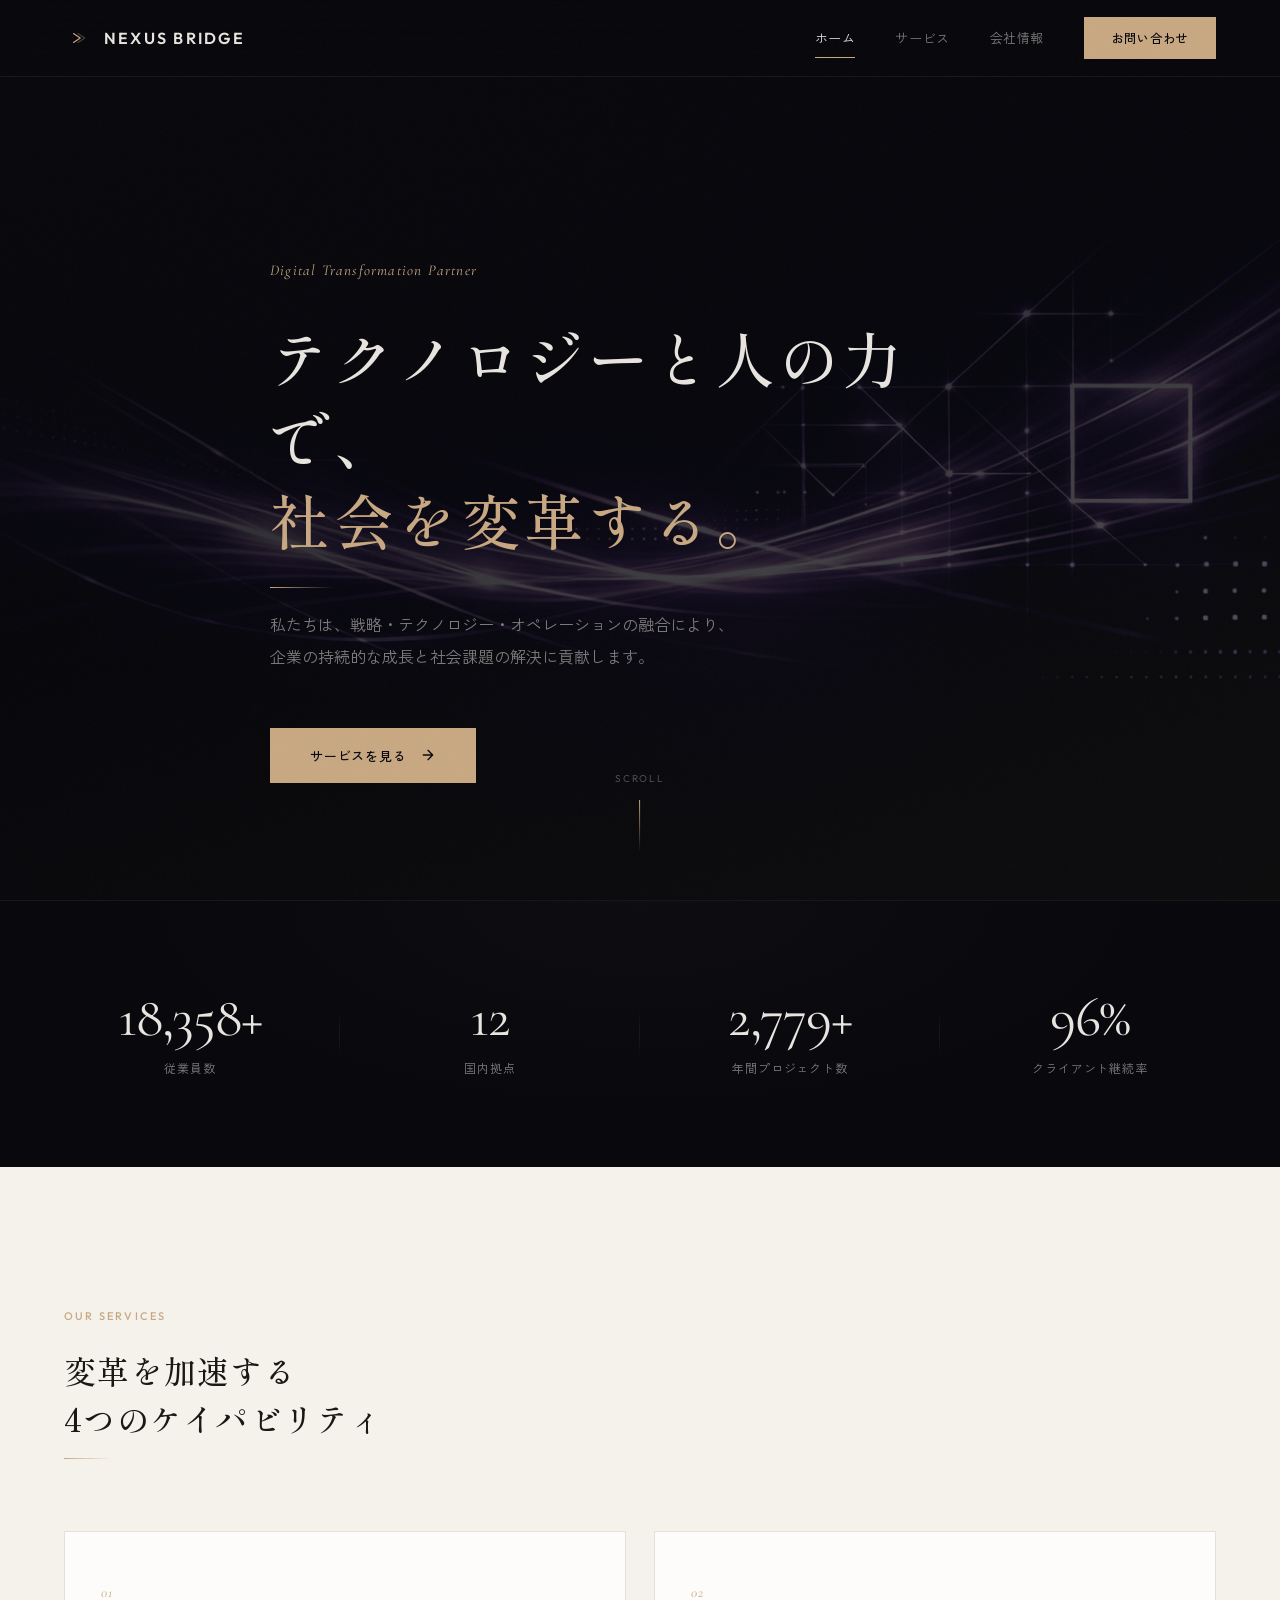
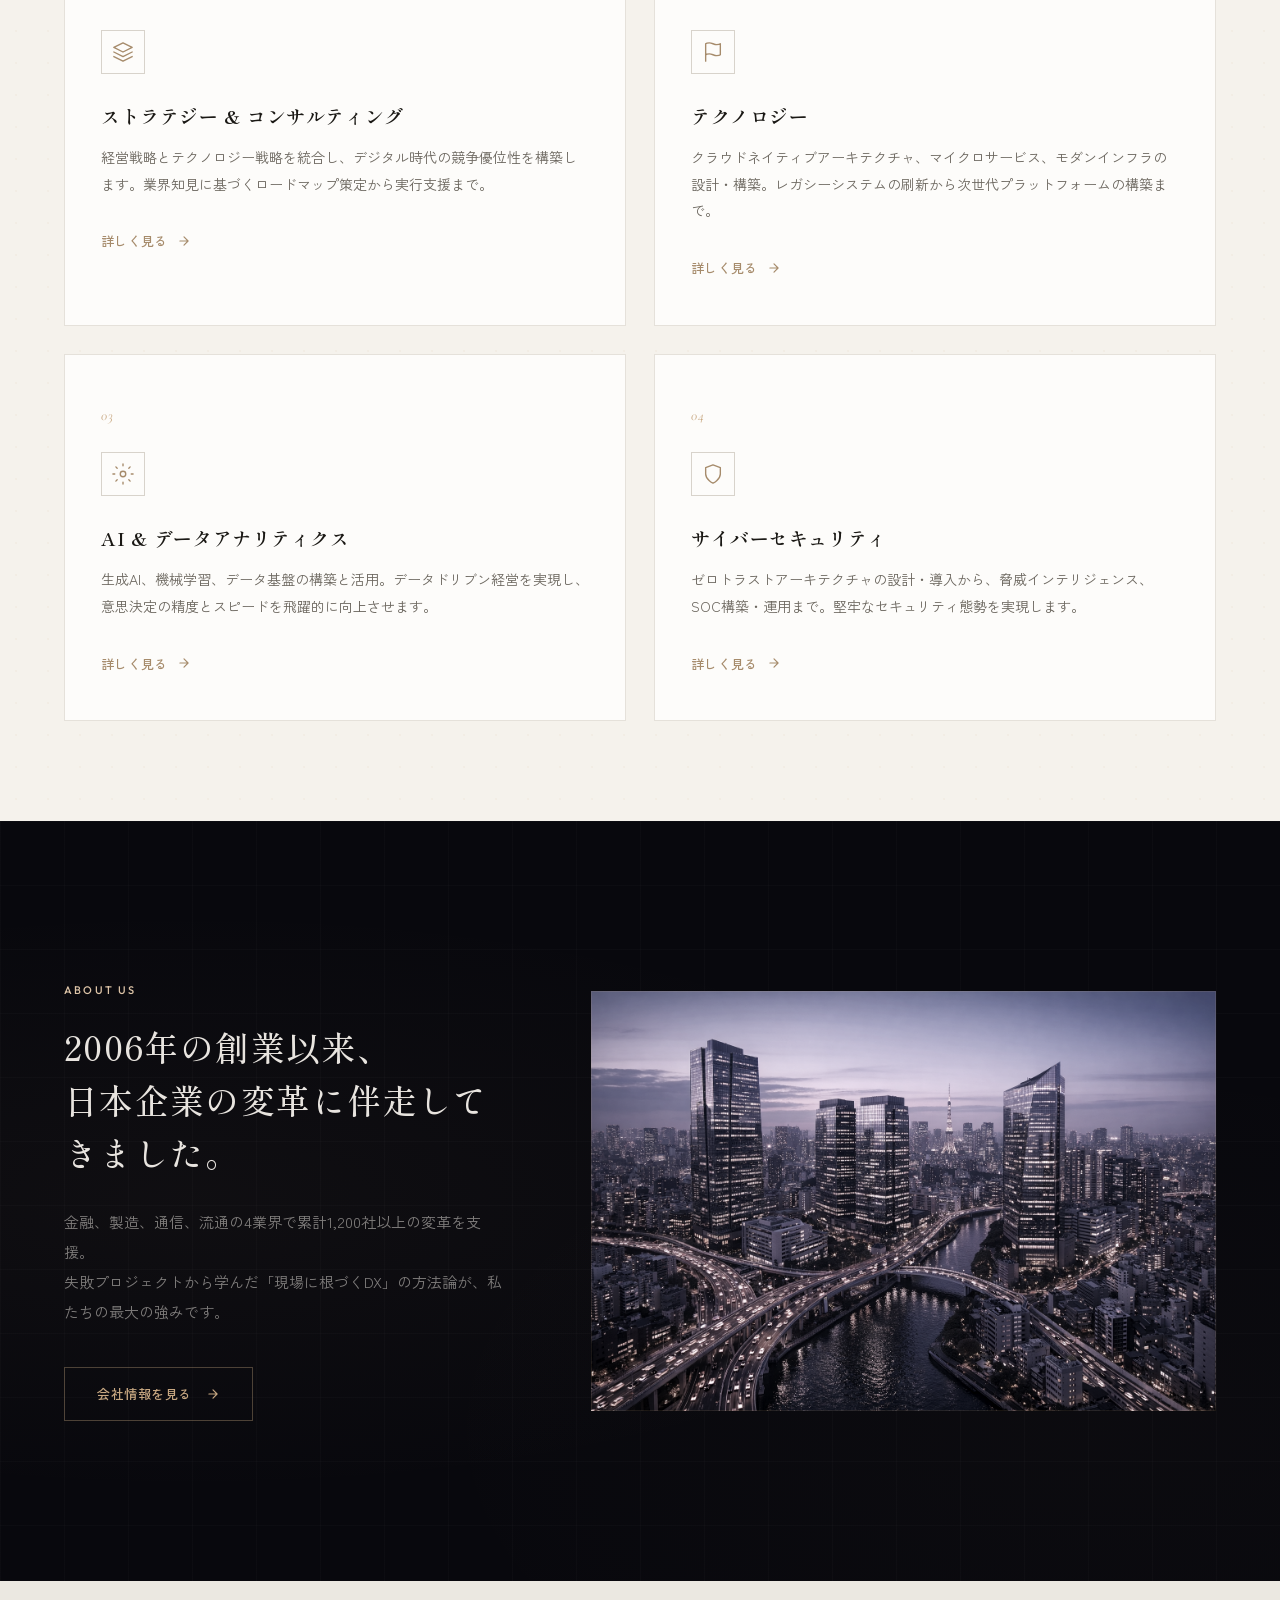
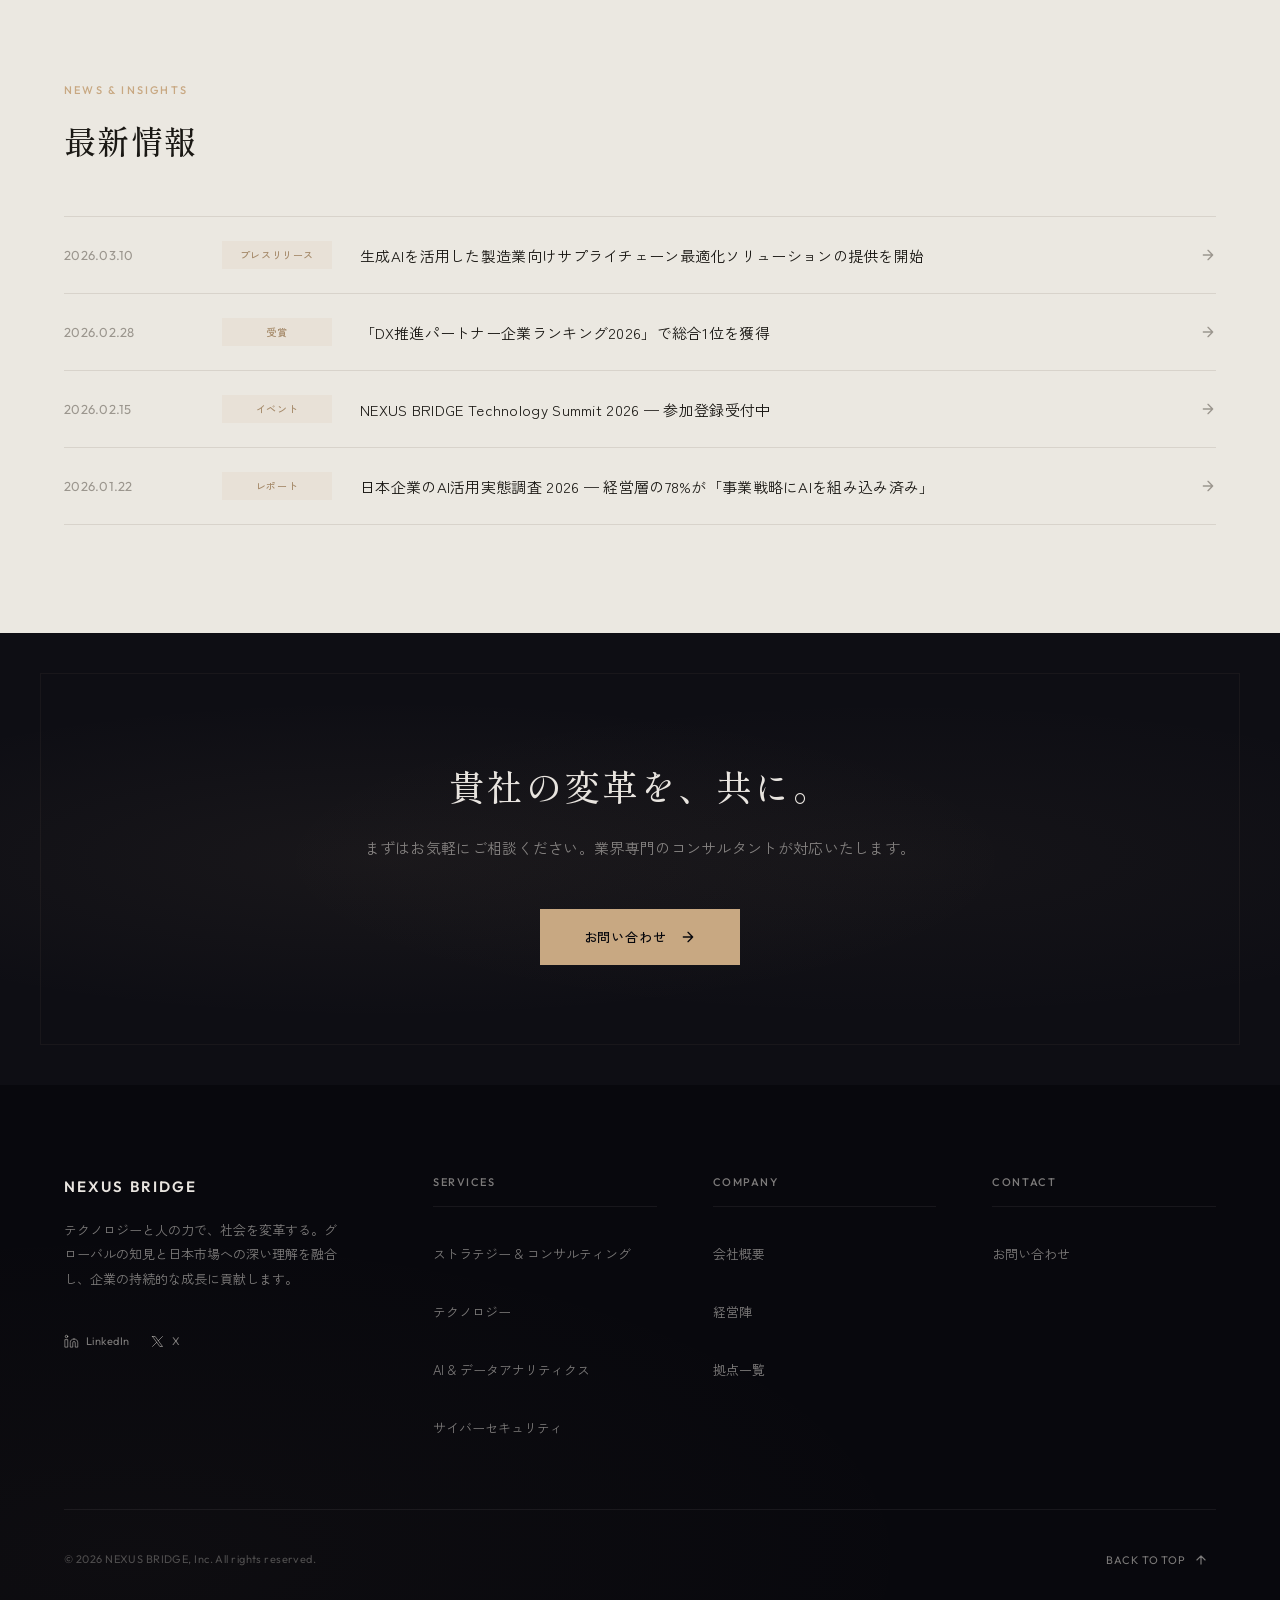
==== commit f24b10b7: "Fix: add 4th service card, OGP tags, mailto link, 2-col grid - Add missing Cybersecurity card to mat" ====
--- a/index.html
+++ b/index.html
@@ -5,6 +5,13 @@
   <meta name="viewport" content="width=device-width, initial-scale=1.0">
   <title>NEXUS BRIDGE | テクノロジーと人の力で、社会を変革する</title>
   <meta name="description" content="ネクサスブリッジは、デジタルトランスフォーメーション、クラウド、AI、サイバーセキュリティの領域で企業の変革を支援するコンサルティングファームです。">
+  <meta property="og:title" content="NEXUS BRIDGE | テクノロジーと人の力で、社会を変革する">
+  <meta property="og:description" content="ネクサスブリッジは、DX、クラウド、AI、サイバーセキュリティの領域で企業の変革を支援するコンサルティングファームです。">
+  <meta property="og:type" content="website">
+  <meta property="og:url" content="https://tsumita2929.github.io/nexus-bridge-corporate/">
+  <meta property="og:image" content="https://tsumita2929.github.io/nexus-bridge-corporate/images/hero.png">
+  <meta property="og:locale" content="ja_JP">
+  <meta name="twitter:card" content="summary_large_image">
   <link rel="icon" type="image/svg+xml" href="favicon.svg">
   <link rel="preconnect" href="https://fonts.googleapis.com">
   <link rel="preconnect" href="https://fonts.gstatic.com" crossorigin>
@@ -160,6 +167,23 @@
             </a>
           </article>
 
+          <article class="service-card reveal--left reveal--delay-4">
+            <div class="service-card__number">04</div>
+            <div class="service-card__icon">
+              <svg width="22" height="22" viewBox="0 0 24 24" fill="none" stroke="currentColor" stroke-width="1.5" stroke-linecap="round" stroke-linejoin="round" aria-hidden="true">
+                <path d="M12 22s8-4 8-10V5l-8-3-8 3v7c0 6 8 10 8 10z"/>
+              </svg>
+            </div>
+            <h3 class="service-card__title">サイバーセキュリティ</h3>
+            <p class="service-card__text">ゼロトラストアーキテクチャの設計・導入から、脅威インテリジェンス、SOC構築・運用まで。堅牢なセキュリティ態勢を実現します。</p>
+            <a href="services.html" class="service-card__link">
+              詳しく見る
+              <svg width="14" height="14" viewBox="0 0 24 24" fill="none" stroke="currentColor" stroke-width="2" stroke-linecap="round" stroke-linejoin="round" aria-hidden="true">
+                <path d="M5 12h14M12 5l7 7-7 7"/>
+              </svg>
+            </a>
+          </article>
+
         </div>
       </div>
     </section>
--- a/style.css
+++ b/style.css
@@ -565,7 +565,7 @@
 
 .services__grid {
   display: grid;
-  grid-template-columns: repeat(3, 1fr);
+  grid-template-columns: repeat(2, 1fr);
   gap: 28px;
   position: relative;
 }
@@ -1793,10 +1793,6 @@
 
   .stats__item:nth-child(2)::after {
     display: none;
-  }
-
-  .services__grid {
-    grid-template-columns: repeat(2, 1fr);
   }
 
   .about-section__inner {
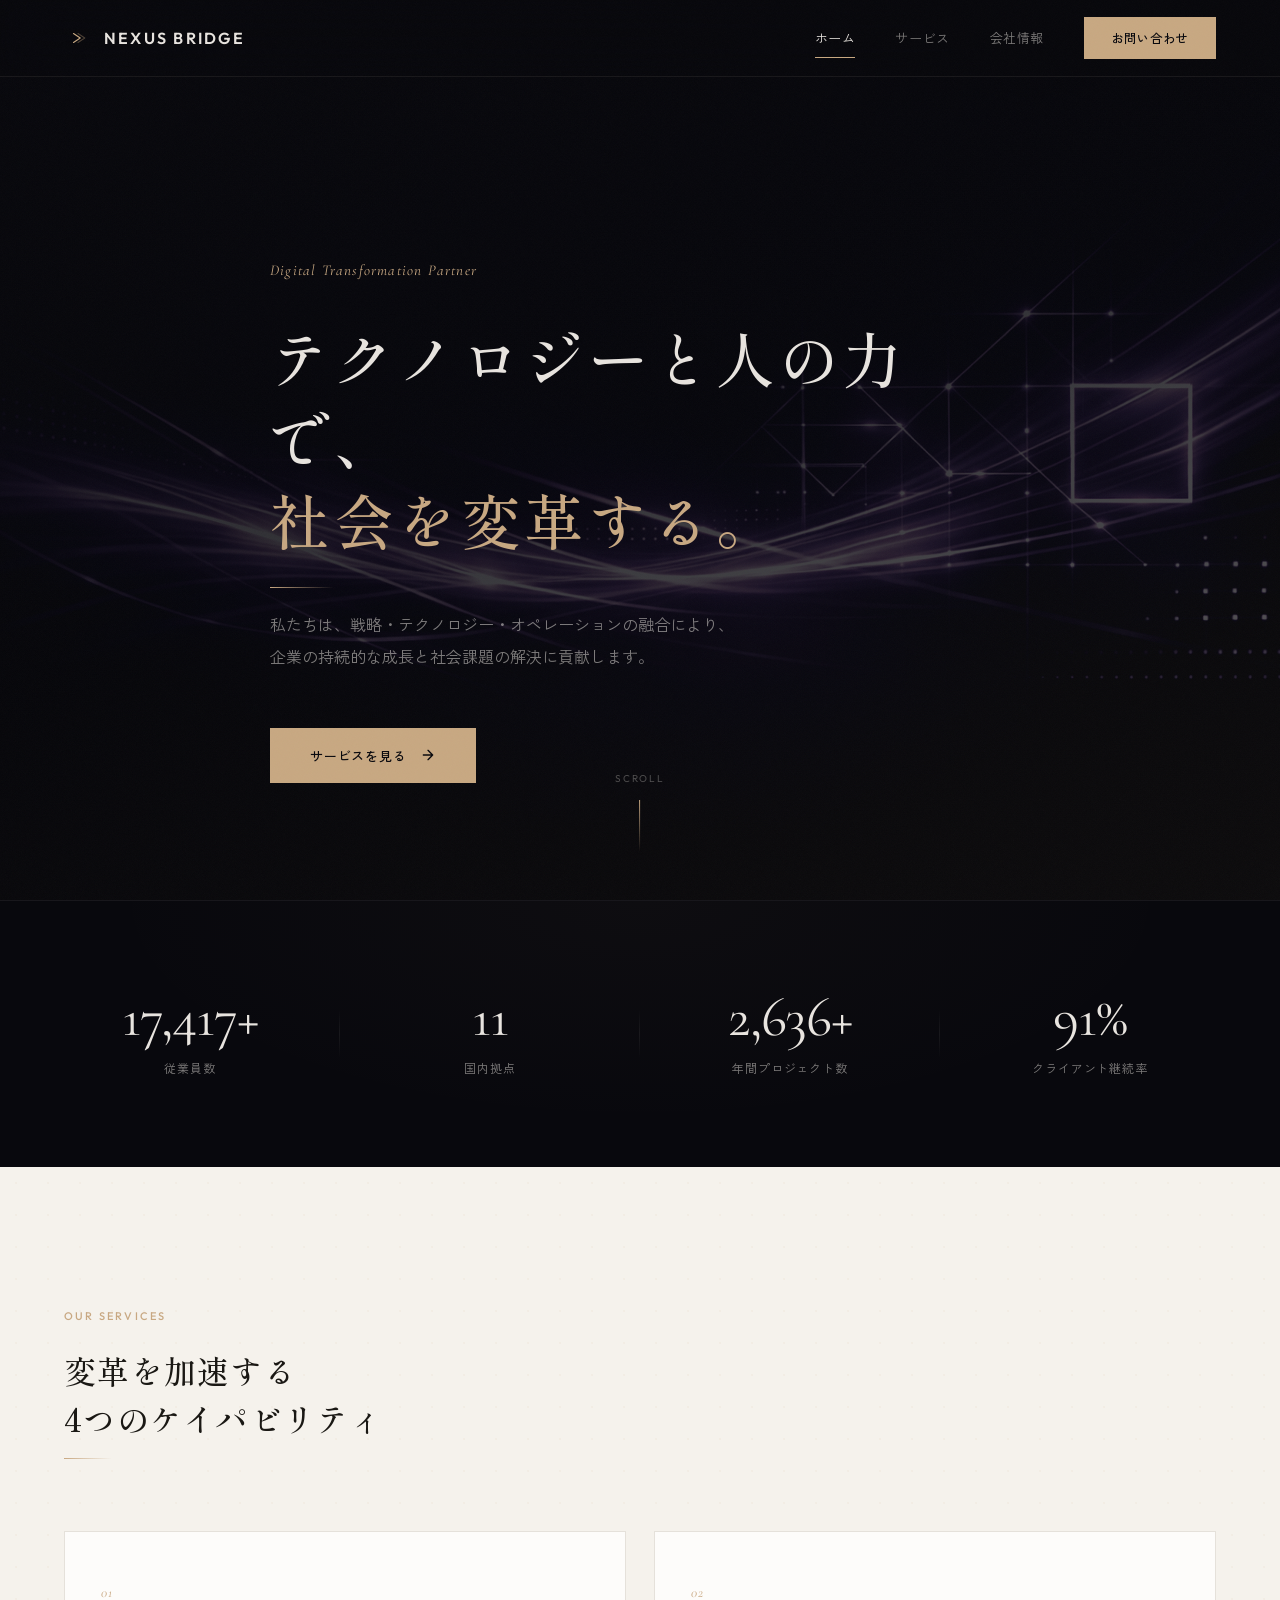
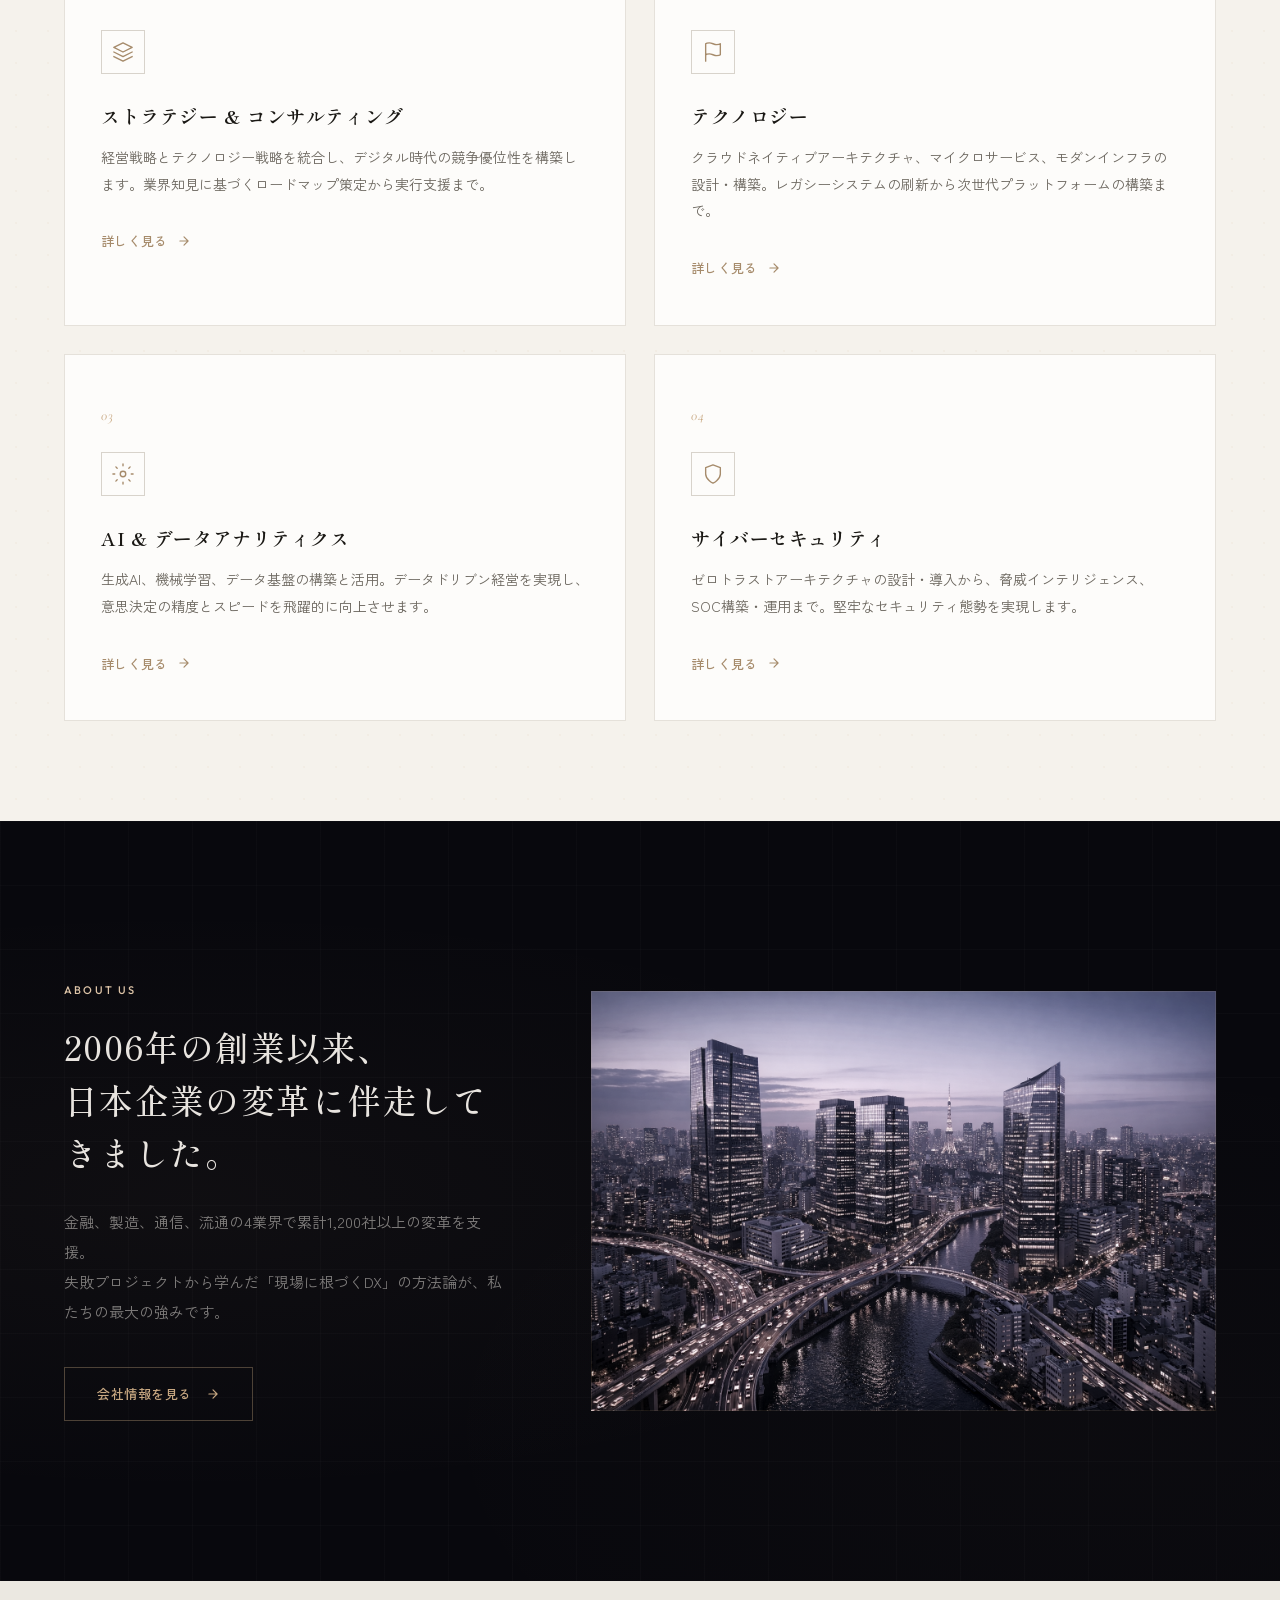
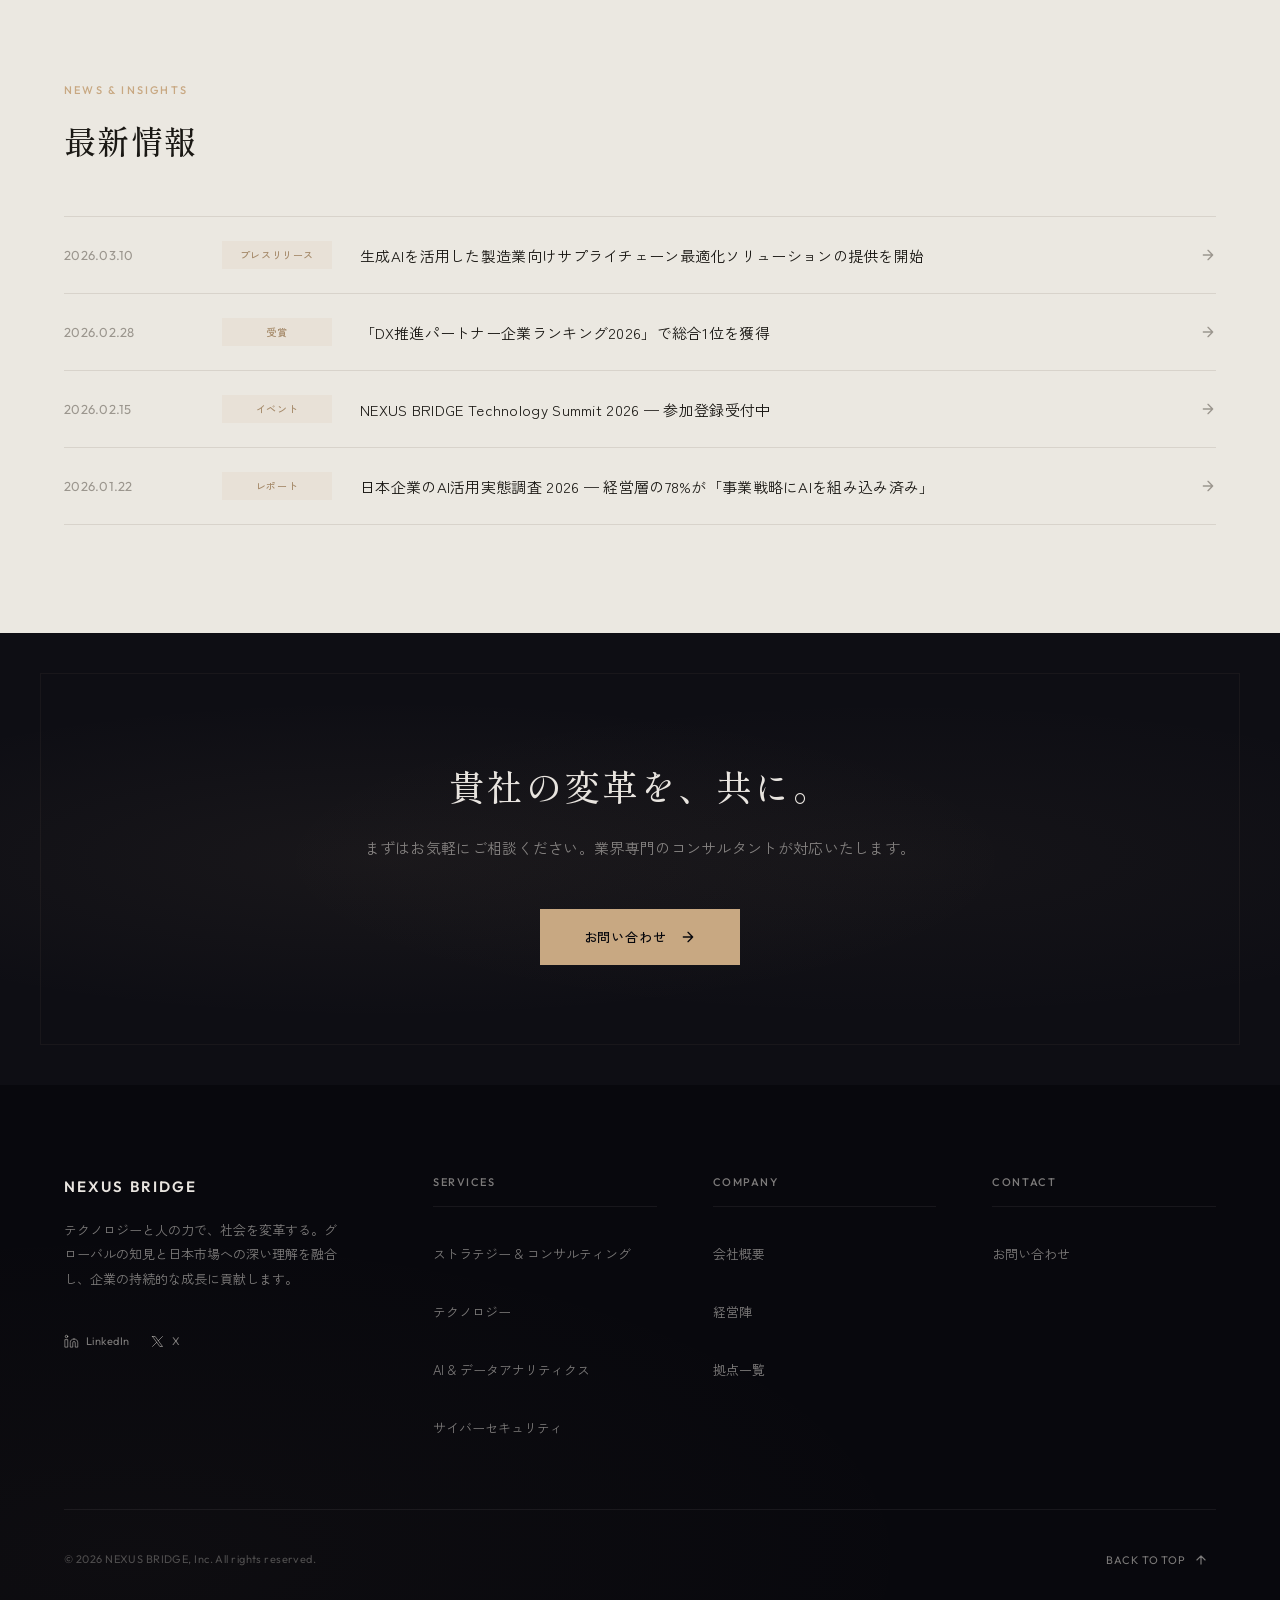
==== commit ae0a0a78: "Add production-grade OGP: branded 1200x630 images + full meta tags - Generate 4 page-specific OGP im" ====
--- a/index.html
+++ b/index.html
@@ -5,13 +5,22 @@
   <meta name="viewport" content="width=device-width, initial-scale=1.0">
   <title>NEXUS BRIDGE | テクノロジーと人の力で、社会を変革する</title>
   <meta name="description" content="ネクサスブリッジは、デジタルトランスフォーメーション、クラウド、AI、サイバーセキュリティの領域で企業の変革を支援するコンサルティングファームです。">
+  <!-- Open Graph -->
   <meta property="og:title" content="NEXUS BRIDGE | テクノロジーと人の力で、社会を変革する">
   <meta property="og:description" content="ネクサスブリッジは、DX、クラウド、AI、サイバーセキュリティの領域で企業の変革を支援するコンサルティングファームです。">
   <meta property="og:type" content="website">
+  <meta property="og:site_name" content="NEXUS BRIDGE">
   <meta property="og:url" content="https://tsumita2929.github.io/nexus-bridge-corporate/">
-  <meta property="og:image" content="https://tsumita2929.github.io/nexus-bridge-corporate/images/hero.png">
+  <meta property="og:image" content="https://tsumita2929.github.io/nexus-bridge-corporate/images/ogp-home.png">
+  <meta property="og:image:width" content="1200">
+  <meta property="og:image:height" content="630">
+  <meta property="og:image:type" content="image/png">
   <meta property="og:locale" content="ja_JP">
+  <!-- Twitter Card -->
   <meta name="twitter:card" content="summary_large_image">
+  <meta name="twitter:title" content="NEXUS BRIDGE | テクノロジーと人の力で、社会を変革する">
+  <meta name="twitter:description" content="DX、クラウド、AI、サイバーセキュリティの領域で企業の変革を支援するコンサルティングファームです。">
+  <meta name="twitter:image" content="https://tsumita2929.github.io/nexus-bridge-corporate/images/ogp-home.png">
   <link rel="icon" type="image/svg+xml" href="favicon.svg">
   <link rel="preconnect" href="https://fonts.googleapis.com">
   <link rel="preconnect" href="https://fonts.gstatic.com" crossorigin>
--- a/style.css
+++ b/style.css
@@ -1849,31 +1849,43 @@
     display: block;
   }
 
-  /* Mobile menu */
-  .header__nav--mobile-open {
+  /* Mobile menu — double-class selector for guaranteed override */
+  .header__nav.header__nav--mobile-open {
     display: flex;
     flex-direction: column;
     position: fixed;
     top: 76px;
     left: 0;
     right: 0;
-    bottom: 0;
-    background: rgba(8, 8, 13, 0.98);
-    backdrop-filter: blur(20px);
-    -webkit-backdrop-filter: blur(20px);
-    padding: 48px var(--gutter);
-    gap: 28px;
-    z-index: 999;
-  }
-
-  .header__nav--mobile-open .header__nav-link {
-    font-size: 1rem;
-    color: var(--text-on-dark-secondary);
-  }
-
-  .header__nav--mobile-open .header__contact-btn {
+    height: calc(100dvh - 76px);
+    background: #08080D;
+    padding: 56px var(--gutter);
+    gap: 8px;
+    z-index: 9999;
+    overflow-y: auto;
+  }
+
+  .header__nav.header__nav--mobile-open .header__nav-link {
+    font-family: var(--font-display-jp);
+    font-size: 1.5rem;
+    font-weight: 500;
+    color: #E8E4DF;
+    letter-spacing: 0.08em;
+    padding: 18px 0;
+    border-bottom: 1px solid rgba(232, 228, 223, 0.08);
+    display: block;
+  }
+
+  .header__nav.header__nav--mobile-open .header__nav-link--active {
+    color: var(--color-accent);
+  }
+
+  .header__nav.header__nav--mobile-open .header__contact-btn {
+    display: inline-flex;
     width: fit-content;
-    margin-top: 20px;
+    margin-top: 36px;
+    font-size: 0.9375rem;
+    padding: 16px 40px;
   }
 
   .hero {
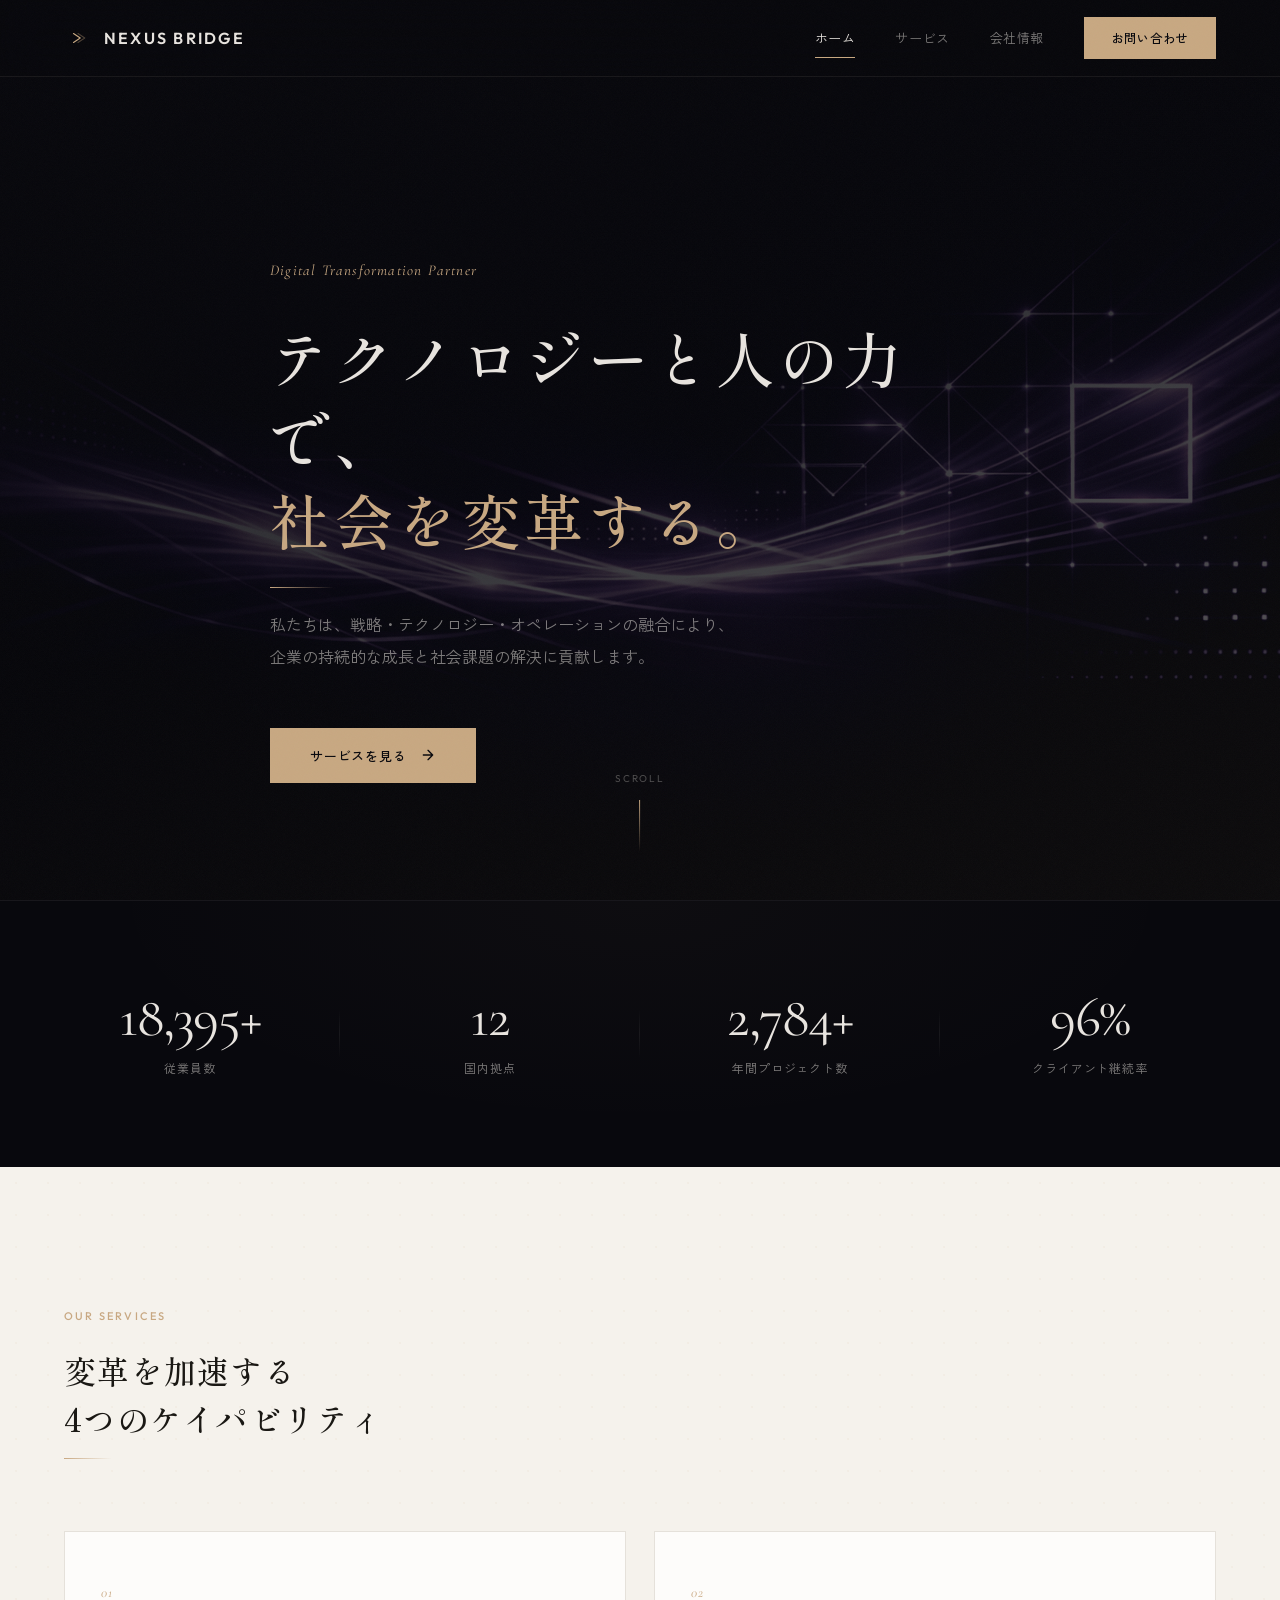
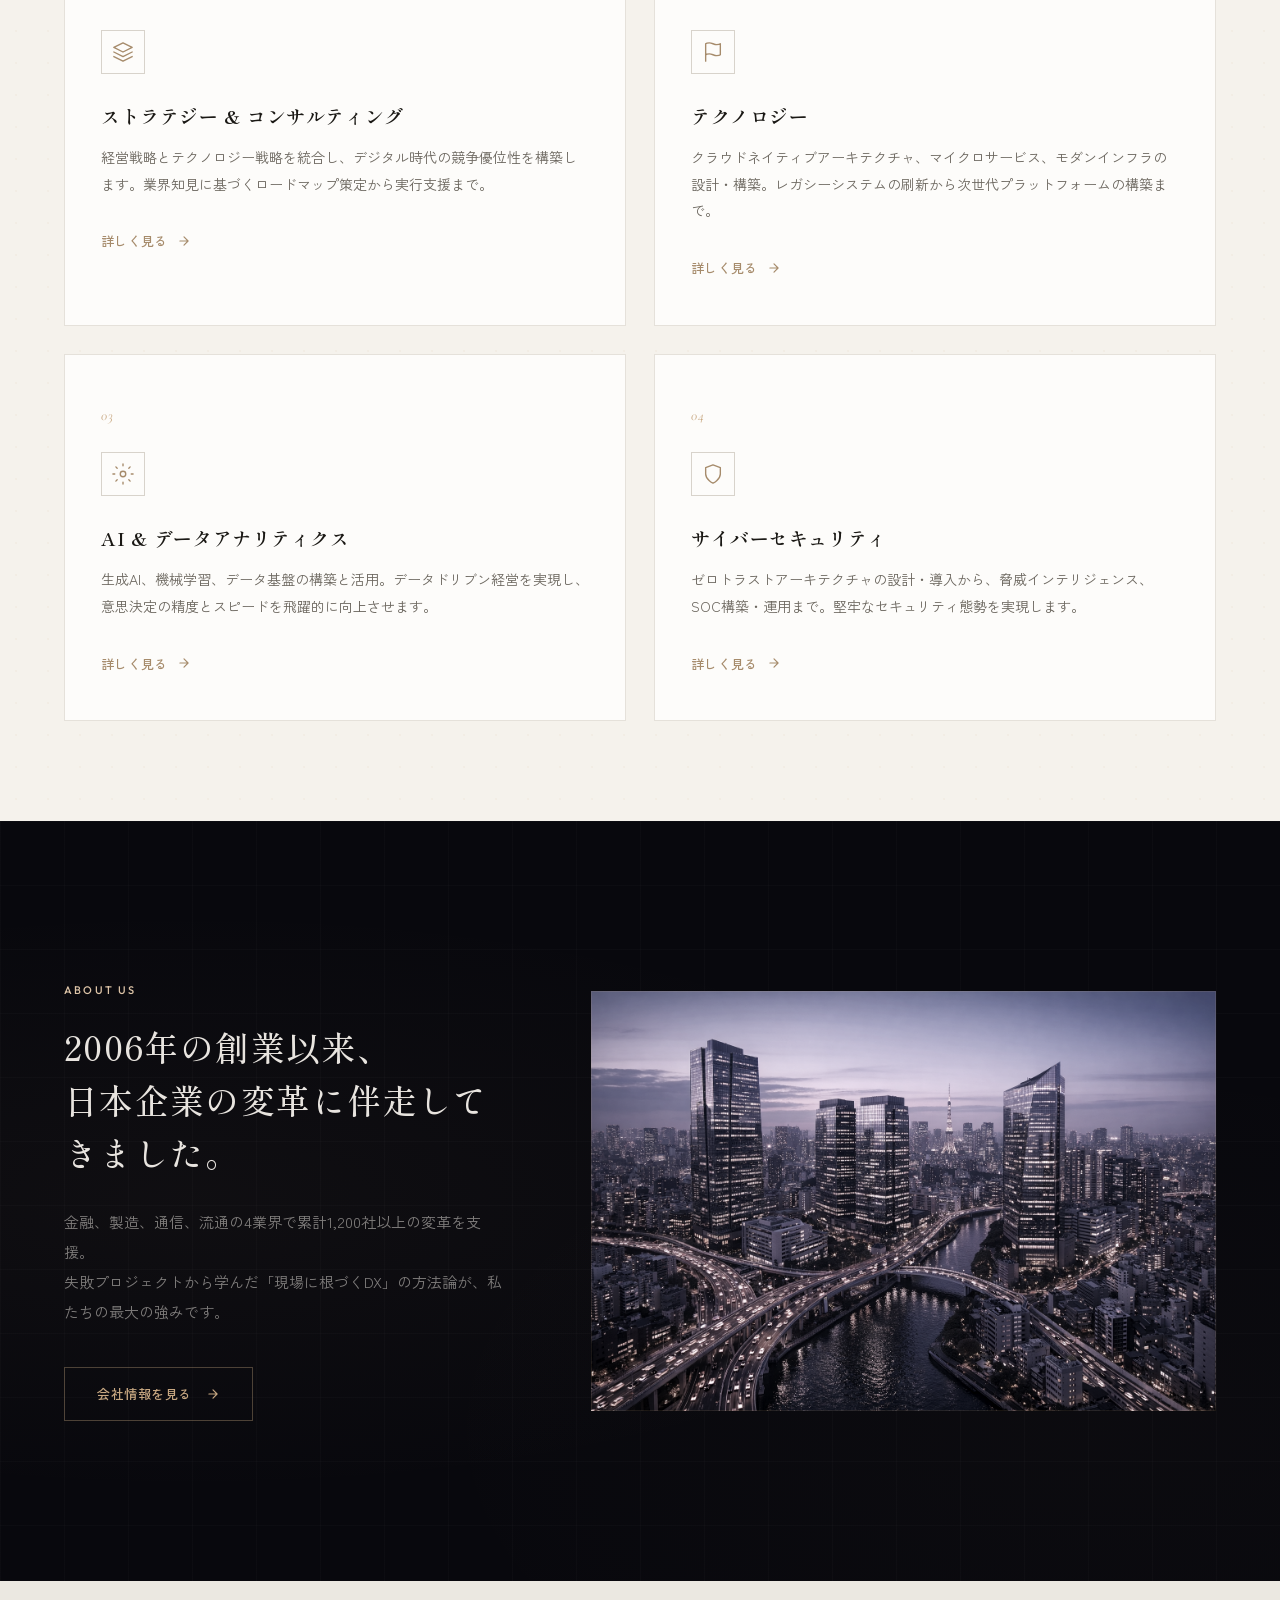
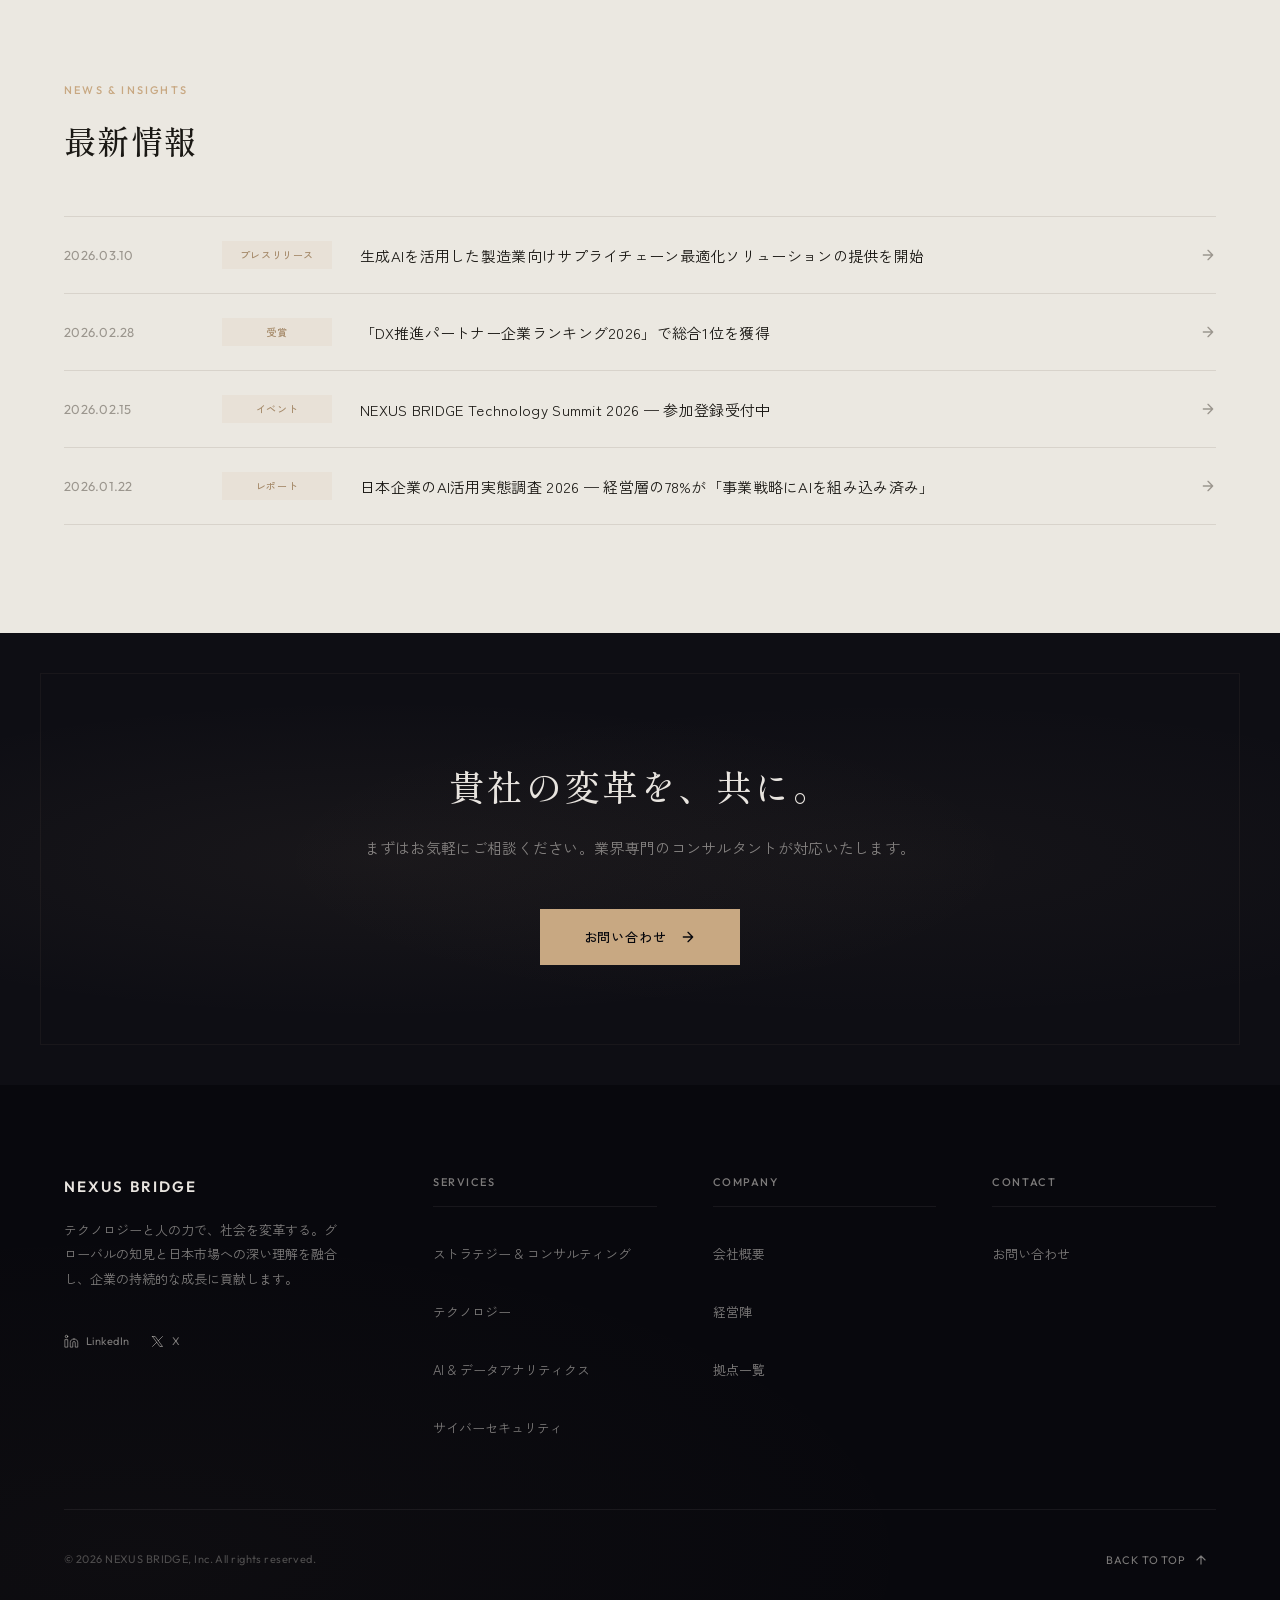
==== commit f9cdd2dd: "OGP: switch to JPEG, higher contrast, 95% smaller file size - PNG (775KB) → JPEG (24-38KB): 95% redu" ====
--- a/index.html
+++ b/index.html
@@ -11,16 +11,16 @@
   <meta property="og:type" content="website">
   <meta property="og:site_name" content="NEXUS BRIDGE">
   <meta property="og:url" content="https://tsumita2929.github.io/nexus-bridge-corporate/">
-  <meta property="og:image" content="https://tsumita2929.github.io/nexus-bridge-corporate/images/ogp-home.png">
+  <meta property="og:image" content="https://tsumita2929.github.io/nexus-bridge-corporate/images/ogp-home.jpg">
   <meta property="og:image:width" content="1200">
   <meta property="og:image:height" content="630">
-  <meta property="og:image:type" content="image/png">
+  <meta property="og:image:type" content="image/jpeg">
   <meta property="og:locale" content="ja_JP">
   <!-- Twitter Card -->
   <meta name="twitter:card" content="summary_large_image">
   <meta name="twitter:title" content="NEXUS BRIDGE | テクノロジーと人の力で、社会を変革する">
   <meta name="twitter:description" content="DX、クラウド、AI、サイバーセキュリティの領域で企業の変革を支援するコンサルティングファームです。">
-  <meta name="twitter:image" content="https://tsumita2929.github.io/nexus-bridge-corporate/images/ogp-home.png">
+  <meta name="twitter:image" content="https://tsumita2929.github.io/nexus-bridge-corporate/images/ogp-home.jpg">
   <link rel="icon" type="image/svg+xml" href="favicon.svg">
   <link rel="preconnect" href="https://fonts.googleapis.com">
   <link rel="preconnect" href="https://fonts.gstatic.com" crossorigin>
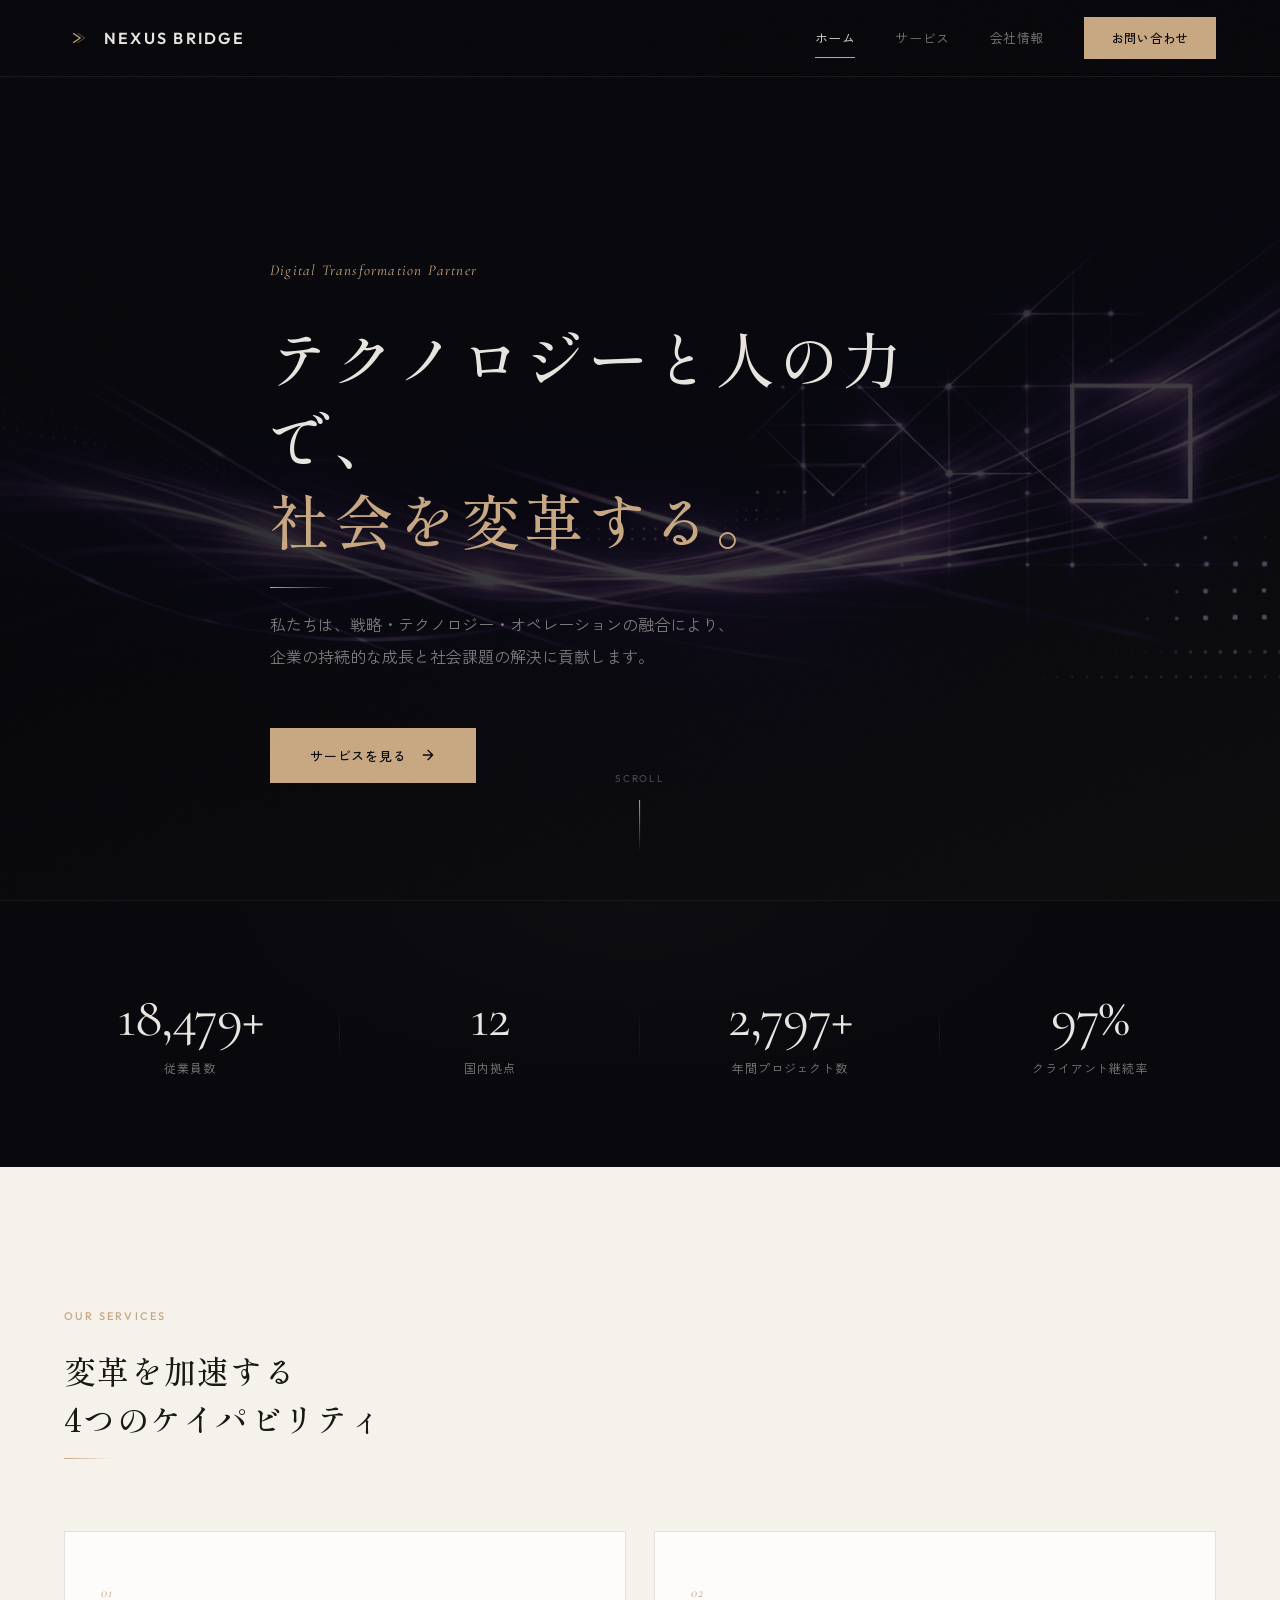
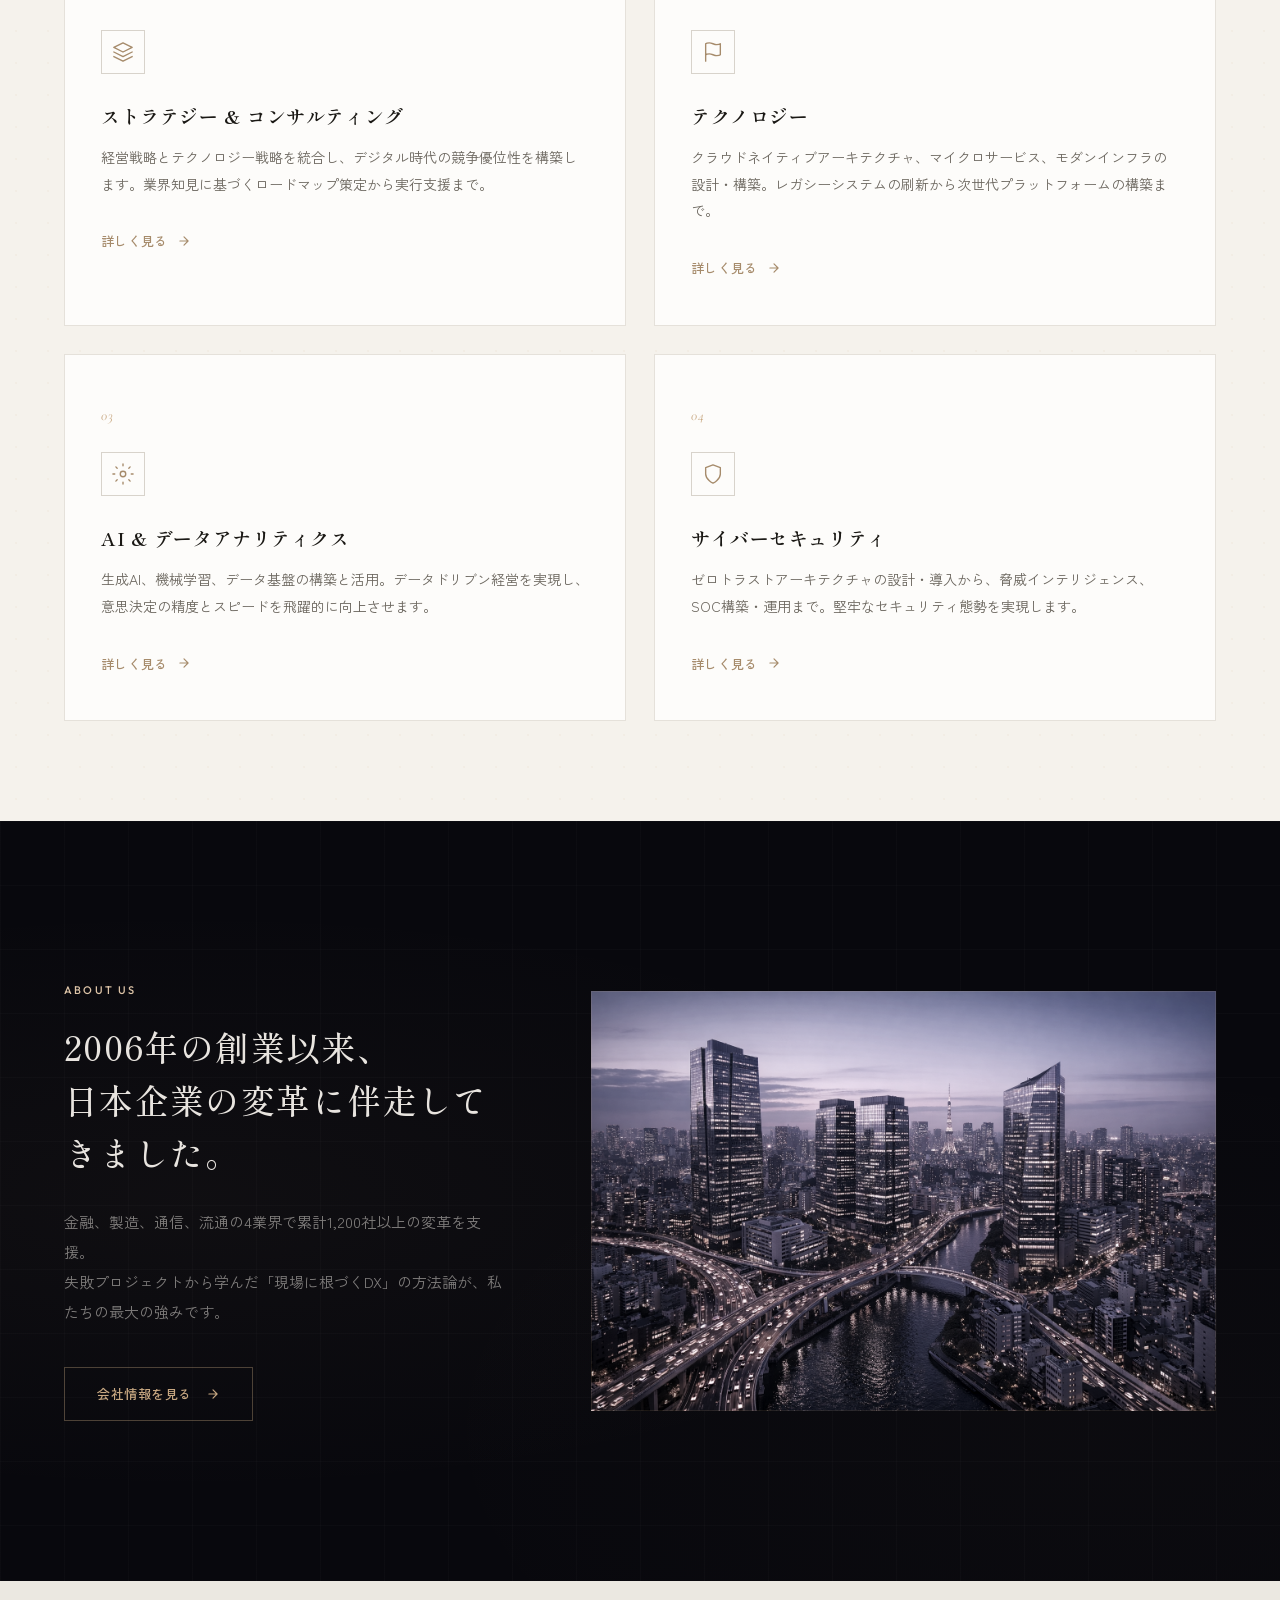
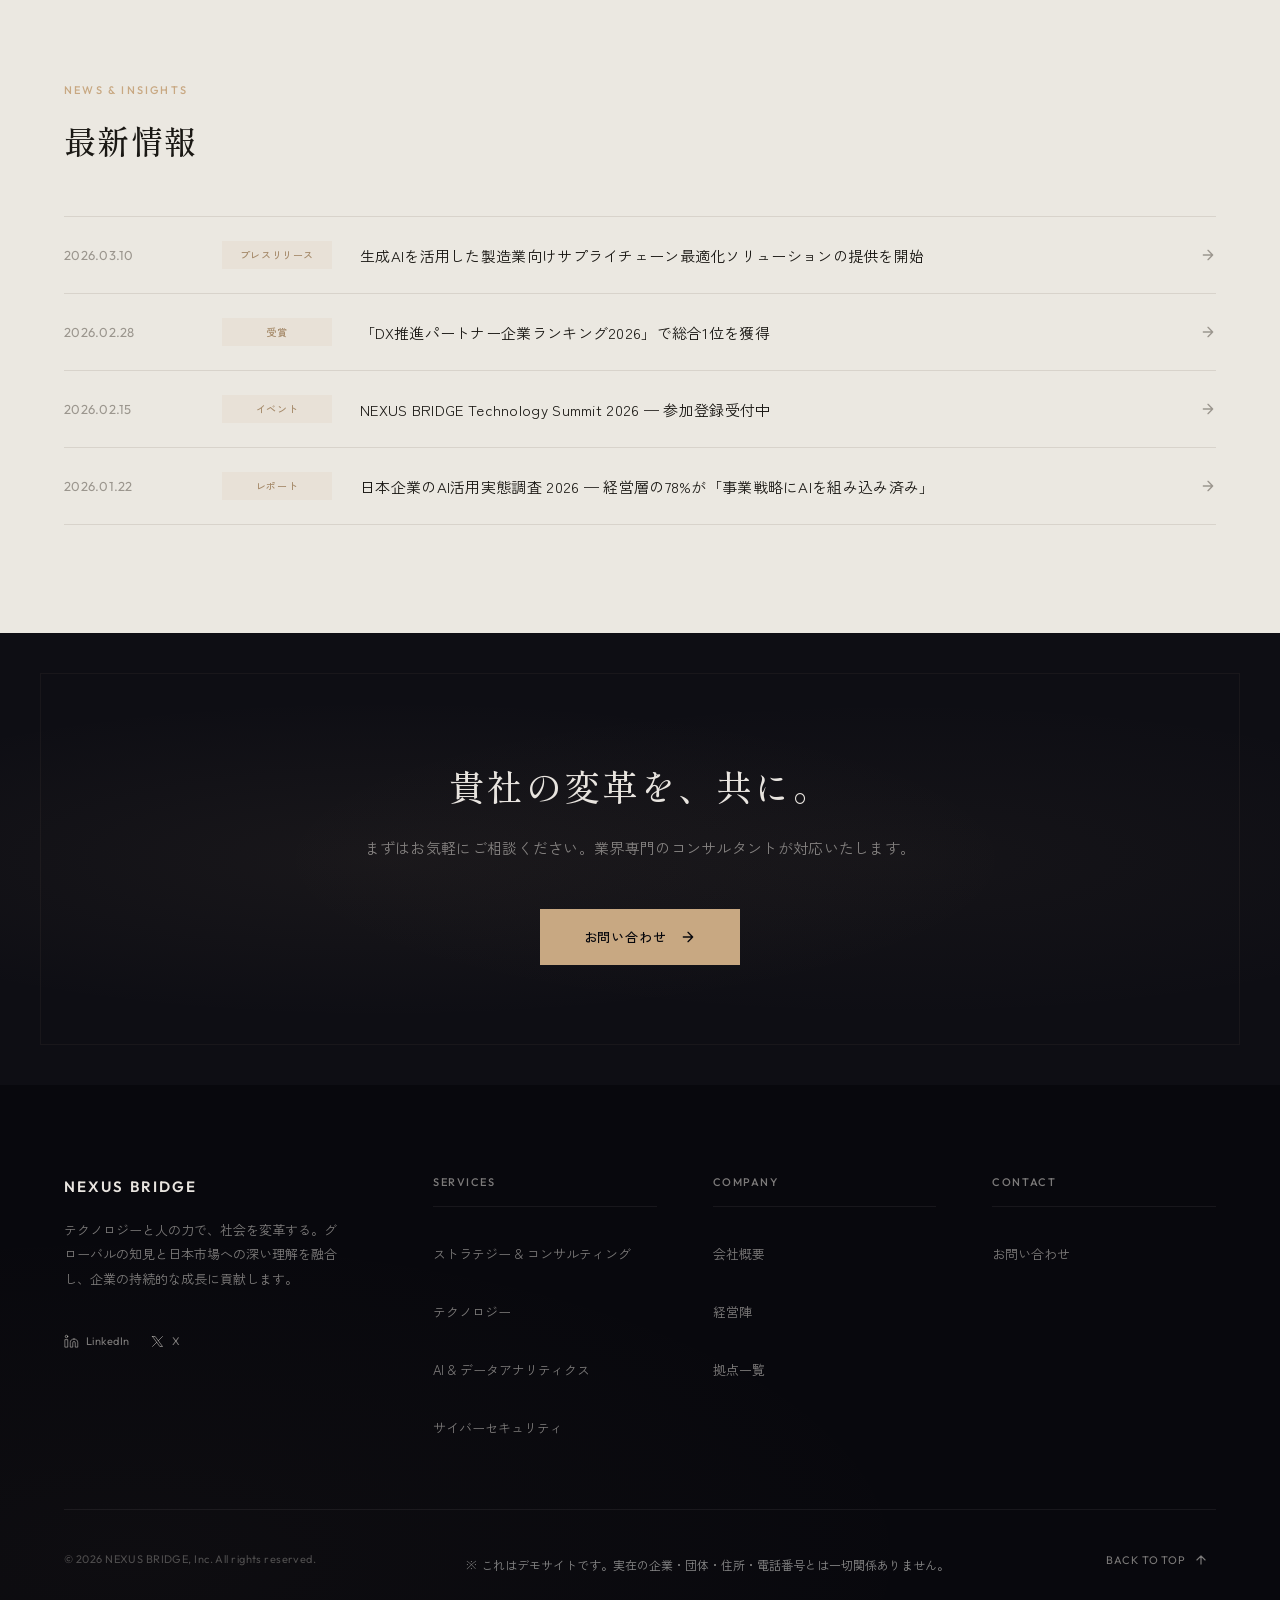
==== commit 03bd06be: "Replace real addresses/phone numbers with fictional data, add demo site notice - Replace real buildi" ====
--- a/index.html
+++ b/index.html
@@ -337,6 +337,7 @@
         </div>
         <div class="footer__bottom">
           <p class="footer__copyright">&copy; 2026 NEXUS BRIDGE, Inc. All rights reserved.</p>
+          <p class="footer__demo-notice" style="color: var(--color-text-muted, #888); font-size: 0.75rem; margin-top: 0.5rem;">※ これはデモサイトです。実在の企業・団体・住所・電話番号とは一切関係ありません。</p>
           <button class="footer__back-to-top" id="backToTop" aria-label="ページの先頭に戻る">
             Back to Top
             <svg width="14" height="14" viewBox="0 0 24 24" fill="none" stroke="currentColor" stroke-width="2" stroke-linecap="round" stroke-linejoin="round" aria-hidden="true">
